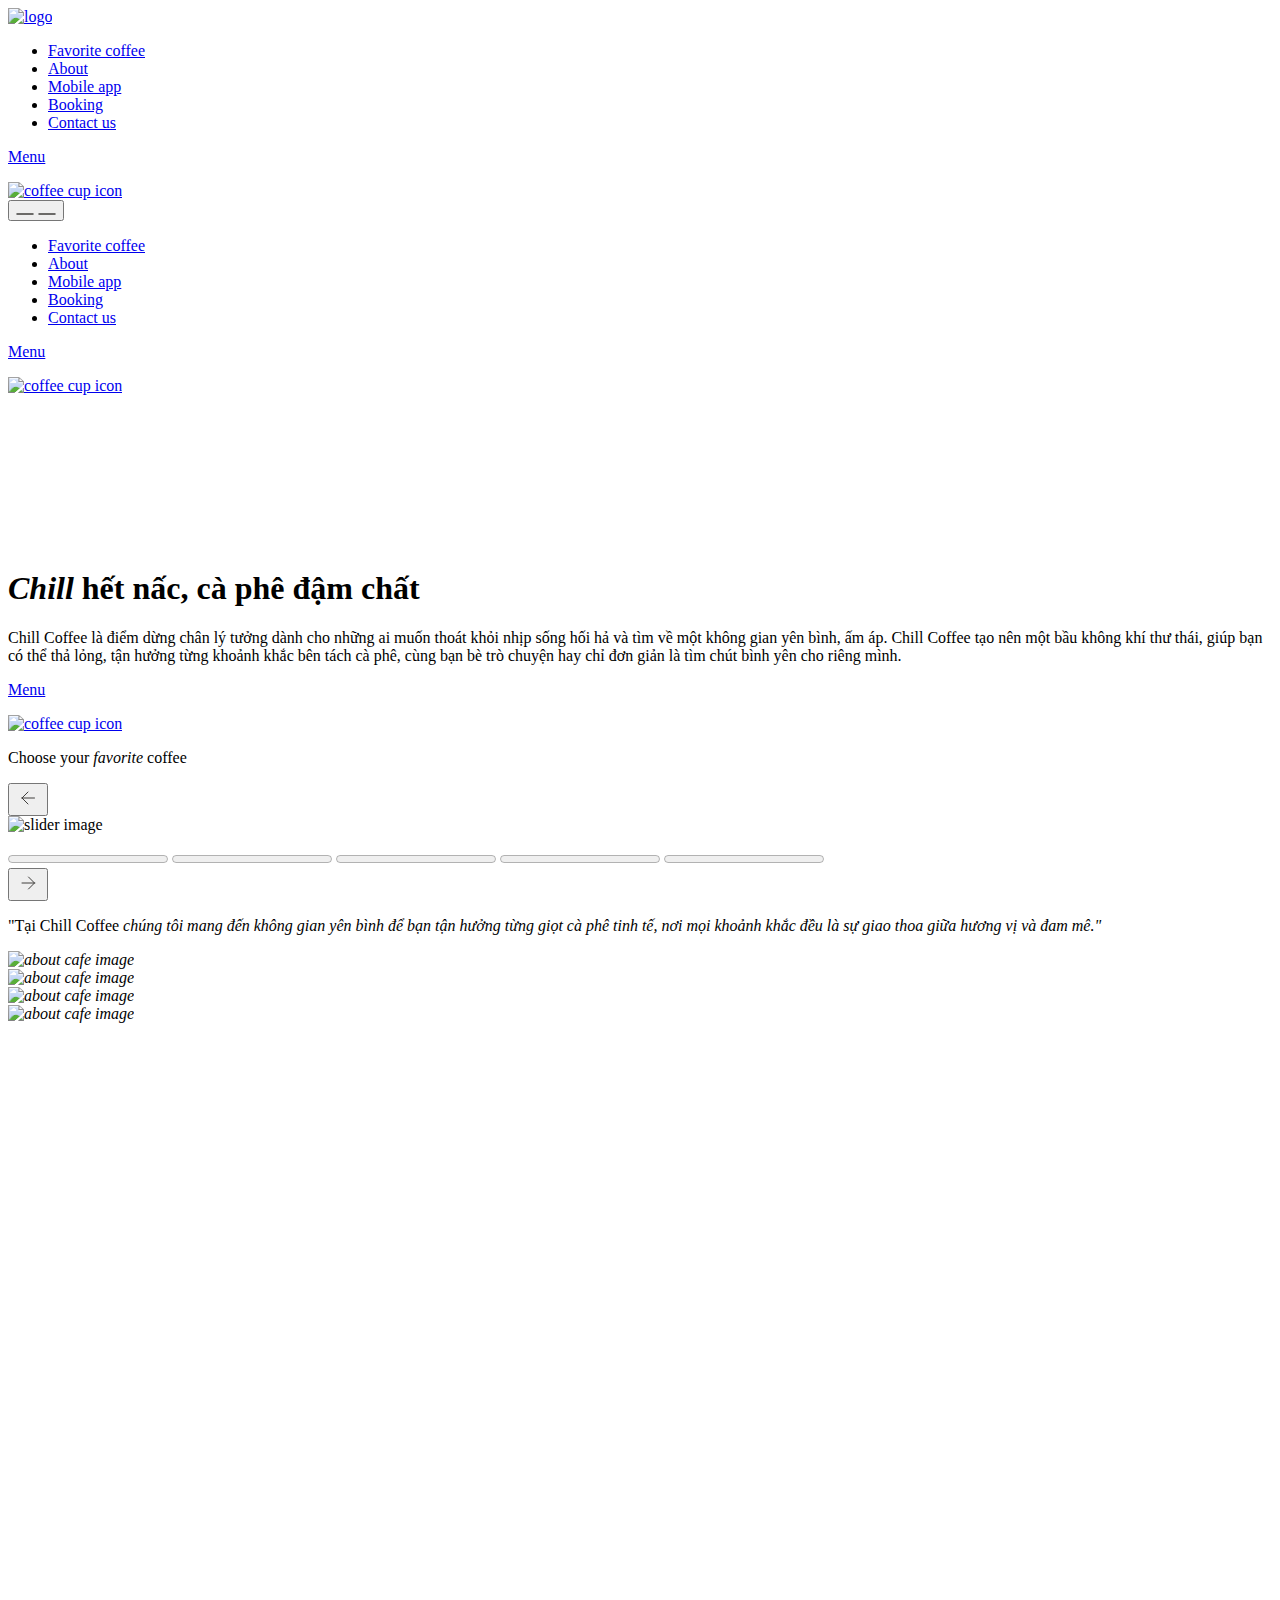
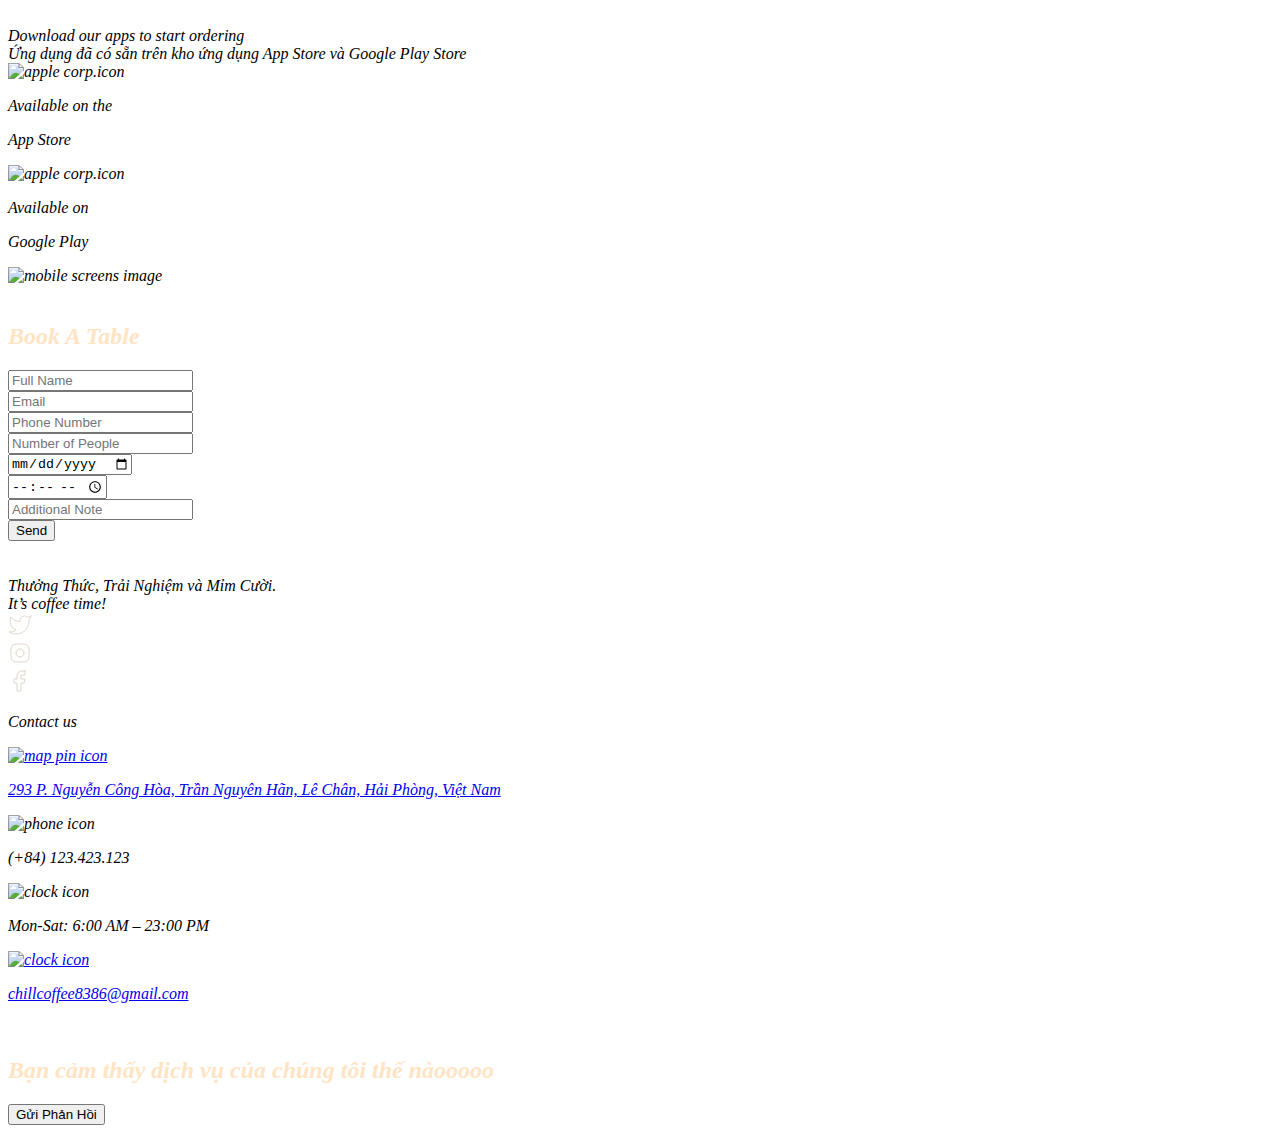
==== index.html @ 613c2b61 "change index" ====
<!DOCTYPE html>
<html lang="en">

<head>
  <meta charset="UTF-8">
  <meta name="viewport" content="width=device-width, initial-scale=1.0">
  <!-- <link rel="icon" type="image/png" sizes="512x512" href="../coffee-house/assets/favicon/android-chrome-512x512.png">
  <link rel="icon" type="image/png" sizes="192x192" href="../coffee-house/assets/favicon/android-chrome-192x192.png">
  <link rel="icon" type="image/png" sizes="32x32" href="../coffee-house/assets/favicon/favicon-32x32.png">
  <link rel="icon" type="image/png" sizes="16x16" href="../coffee-house/assets/favicon/favicon-16x16.png"> -->
  <link rel="icon" href="assets/favicon/logo.ico" type="image/x-icon">
  <link rel="stylesheet" href="style.css">
  <link rel="preconnect" href="https://fonts.googleapis.com">
  <link rel="preconnect" href="https://fonts.gstatic.com" crossorigin>
  <link href="https://fonts.googleapis.com/css2?family=Inter:wght@400;600;700&display=swap" rel="stylesheet">
  <link href="https://fonts.googleapis.com/css2?family=Manrope:wght@400;700&display=swap" rel="stylesheet">
  <!-- <link rel="stylesheet" href="https://maxcdn.bootstrapcdn.com/bootstrap/4.5.2/css/bootstrap.min.css"> -->
  <title>CHILL COFFEE</title>
</head>

<body>
  <div class="wrapper">
    <div class="container">
      <header class="header">
        <div class="header__container">
          <div class="header_logo">
            <a href="index.html"><img src="./assets/logo.png" alt="logo"></a>
          </div>
          <div class="header__navigation-container">
            <nav>
              <ul class="header__navigation">
                <li class="nav_item"><a class="font_item nav_item_link" href="#favorite-section">Favorite coffee</a>
                </li>
                <li class="nav_item"><a class="font_item nav_item_link" href="#about-section">About</a></li>
                <li class="nav_item"><a class="font_item nav_item_link" href="#mobile-app-section">Mobile app</a></li>
                <li class="nav_item"><a class="font_item nav_item_link" href="#booking">Booking</a></li>
                <li class="nav_item"><a class="font_item nav_item_link" href="#contacts-section">Contact us</a></li>
              </ul>
            </nav>
          </div>
          <div class="header__menu-container">
            <a class="header__menu-btn active_btn" href="menuPage.html">
              <p class="font_item menu-btn">Menu</p>
              <img src="./assets/coffee-cup.svg" alt="coffee cup icon" />
            </a>
          </div>
          <button class="header__hamburger">
            <svg class="bar" xmlns="http://www.w3.org/2000/svg" width="18" height="2" viewBox="0 0 18 2" fill="none">
              <path d="M1 1H17" stroke="#403F3D" stroke-width="1.5" stroke-linecap="round" stroke-linejoin="round" />
            </svg>
            <svg xmlns="http://www.w3.org/2000/svg" width="18" height="2" viewBox="0 0 18 2" fill="none">
              <path d="M1 1H17" stroke="#403F3D" stroke-width="1.5" stroke-linecap="round" stroke-linejoin="round" />
            </svg>
          </button>
        </div>
      </header>
      <div class="mobile-header">
        <div class="mobile-header__nav-container">
          <nav>
            <ul class="header__navigation">
              <li class="nav_item"><a class="font_item nav_item_link" href="#favorite-section">Favorite coffee</a>
              </li>
              <li class="nav_item"><a class="font_item nav_item_link" href="#about-section">About</a></li>
              <li class="nav_item"><a class="font_item nav_item_link" href="#mobile-app-section">Mobile app</a></li>
              <li class="nav_item"><a class="font_item nav_item_link" href="#booking">Booking</a></li>
              <li class="nav_item"><a class="font_item nav_item_link" href="#contacts-section">Contact us</a></li>
            </ul>
          </nav>
          <div class="mobile-header__menu-container">
            <a class="header__menu-btn active_btn" href="menuPage.html">
              <p class="font_item menu-btn">Menu</p>
              <img src="./assets/coffee-cup.svg" alt="coffee cup icon" />
            </a>
          </div>
        </div>
      </div>
      <main class="main">
        <section class="main__enjoy-section">
          <div class="enjoy-section__container">
            <div class="enjoy-section__video">
              <video src="./assets/video/video (2160p).mp4" autoplay="true" loop="true" muted="true"></video>
            </div>
            <div class="enjoy-section__content">
              <h1 class="enjoy-section__title">
                <i class="_italic">Chill</i> hết nấc, cà phê đậm chất
              </h1>
              <p class="enjoy-section_subtitle subtitle">
                Chill Coffee là điểm dừng chân lý tưởng dành cho những ai muốn thoát khỏi nhịp sống hối hả và tìm về một không gian yên bình, ấm áp. Chill Coffee tạo nên một bầu không khí thư thái, giúp bạn có thể thả lỏng, tận hưởng từng khoảnh khắc bên tách cà phê, cùng bạn bè trò chuyện hay chỉ đơn giản là tìm chút bình yên cho riêng mình.
              </p>
              <div class="enjoy-section__btn-to-menu button-primary">
                <a href="./menuPage.html">
                  <p class="btn-to-menu__text subtitle">Menu</p>
                  <img class="btn-to-menu__icon" src="./assets/coffee-cup.svg" alt="coffee cup icon">
                </a>
              </div>
            </div>
          </div>
        </section>
        <section class="main__favorite-section" id="favorite-section">
          <div class="favorite-section__container">
            <p class="favorite-section__title title">
              Choose your <i class="_italic">favorite</i> coffee
            </p>
            <div class="favorite-section__slider">
              <div class="slider__button-left-container">
                <button class="button-left slider-button prev-slide">
                  <svg class="arrow" width="24" height="24" viewBox="0 0 24 24" xmlns="http://www.w3.org/2000/svg">
                    <g id="arrow-left">
                      <path class="arrow-left" id="Vector-left" d="M18.5 12H6M6 12L12 6M6 12L12 18" stroke="#403F3D"
                        stroke-linecap="round" stroke-linejoin="round" />
                    </g>
                  </svg>
                </button>
              </div>
              <div class="slider__content">
                <div class="slider__img">
                  <img class="slider_src" src="" alt="slider image">
                </div>
                <div class="slider__info">
                  <p class="slider__title"></p>
                  <p class="slider__subtitle">
                  <p>
                  <p class="slider__description subtitle">
                  </p>
                  <p class="slider__subtitle"></p>
                </div>
                <div class="slider__dashes">
                  <progress class="dash__progress" max="100" min="0" value="0"></progress>
                  <progress class="dash__progress" max="100" min="0" value="0"></progress>
                  <progress class="dash__progress" max="100" min="0" value="0"></progress>
                  <progress class="dash__progress" max="100" min="0" value="0"></progress>
                  <progress class="dash__progress" max="100" min="0" value="0"></progress>
                </div>
              </div>
              <div class="slider__button-right-container">
                <button class="button-right slider-button next-slide">
                  <svg class="arrow" width="24" height="24" viewBox="0 0 24 24" fill="none"
                    xmlns="http://www.w3.org/2000/svg">
                    <g id="arrow-right">
                      <path id="Vector-right" d="M6 12H18.5M18.5 12L12.5 6M18.5 12L12.5 18" stroke="#403F3D"
                        stroke-linecap="round" stroke-linejoin="round" />
                    </g>
                  </svg>
                </button>
              </div>
            </div>
          </div>
        </section>
        <section class="main__about-section" id="about-section">
          <div class="about-section__container">
            <p class="about-section__title title">
              "Tại Chill Coffee <i class="_italic"> chúng tôi mang đến không gian yên bình để bạn tận hưởng từng giọt cà phê tinh tế, nơi mọi khoảnh khắc đều là sự giao thoa giữa hương vị và đam mê."
            </p>
            <div class="about-section__dashboard">
              <div class="dashboard__item"><img class="dashboard__image inactive_img"
                  src="./assets/dashboard/about-1.png" alt="about cafe image"></div>
              <div class="dashboard__item">
                <img class="dashboard__image" src="./assets/dashboard/about-2.png" alt="about cafe image">
              </div>
              <div class="dashboard__item _item"><img class="dashboard__image  _image"
                  src="./assets/dashboard/about-3.png" alt="about cafe image"></div>
              <div class="dashboard__item"><img class="dashboard__image inactive_img"
                  src="./assets/dashboard/about-4.png" alt="about cafe image"></div>
            </div>
          </div>
          <div class="contacts-container">
            <div class="map-container">
              <iframe src="https://www.google.com/maps/embed?pb=!1m18!1m12!1m3!1d3544.1631137328745!2d106.6676533750261!3d20.845682080758188!2m3!1f0!2f0!3f0!3m2!1i1024!2i768!4f13.1!3m3!1m2!1s0x314a7b39014ee935%3A0xec13e66343668f34!2sChill%20coffee!5e1!3m2!1svi!2sus!4v1730482566539!5m2!1svi!2sus" width="100%" height="600" style="border:0;" allowfullscreen="" loading="lazy" referrerpolicy="no-referrer-when-downgrade"></iframe>
            </div>
          </div>
        </section>
        <section class="main__mobile-app-section" id="mobile-app-section">
          <div class="mobile-app-section__container">
            <div class="mobile-app-section__description">
              <div class="mobile-app-section__title title">
                <i class="_italic">Download</i> our apps to start ordering
              </div>
              <div class="mobile-app-section__subtitle subtitle">
                Ứng dụng đã có sẵn trên kho ứng dụng App Store và Google Play Store
              </div>
              <div class="mobile-app-section__app-stores">
                <div class="app-stores__button">
                  <div class="app-stores__button-container">
                    <div class="app-stores__icon"><img src="./assets/apple-dark.svg" alt="apple corp.icon"></div>
                    <div class="app-stores__description">
                      <p class="app-stores__subtitle">Available on the</p>
                      <p class="app-stores__title subtitle">App Store</p>
                    </div>
                  </div>
                </div>
                <div class="app-stores__button">
                  <div class="app-stores__button-container">
                    <div class="app-stores__icon"><img src="./assets/google-play-dark.svg" alt="apple corp.icon"></div>
                    <div class="app-stores__description">
                      <p class="app-stores__subtitle">Available on</p>
                      <p class="app-stores__title subtitle">Google Play</p>
                    </div>
                  </div>
                </div>
              </div>
            </div>
            <div class="mobile-app-section__image">
              <img src="./assets/mobile-screens.png" alt="mobile screens image">
            </div>
          </div>
        </section>
        <section class="contact_section layout_padding" id="booking">
          <div class="contact_bg_box">
            <img src="../assets/coffe.png" alt="">
          </div>
          <div class="container">
            <div class="heading_container heading_center">
            <h2 style="color: bisque;">Book A Table</h2>
            </div> 
            <div class="">
            <div class="row">
              <div class="col-md-7 mx-auto">
              <form action="">
                <div class="contact_form-container">
                <div class="row">
                  <div class="col-sm-6">
                  <input type="text" placeholder="Full Name">
                  </div>
                  <div class="col-sm-6">
                  <input type="text" placeholder="Email">
                  </div>
                </div>
                <div class="row">
                  <div class="col-sm-6">
                  <input type="number" placeholder="Phone Number" />
                  </div>
                  <div class="col-sm-6">
                  <input type="number" placeholder="Number of People" />
                  </div> 
                </div>
                <div class="row">
                  <div class="col-sm-6">
                  <input type="date" placeholder="Select date" />
                  </div>
                  <div class="col-sm-6">
                  <input type="time" placeholder="Select Time" />
                  </div>
                </div>
                <div class="">
                  <input type="text" placeholder="Additional Note" class="message_input" />
                </div>
                <div class="btn_box">
                  <button type="submit">Send</button>
                </div>
                </div>
              </form>
              </div>
            </div>
            </div>
          </div>
          </section>
          <!-- End of contact section -->
      </main>
      <br>
      <br>
      
      
      <footer class="footer">
        <div class="footer__container">
          <div class="footer__description">
            <div class="footer__title">Thưởng Thức, Trải Nghiệm và Mỉm Cười. <br> <i class="_italic">It’s coffee time!</i></div>
            <div class="footer__social-icons">
              <a href="https://x.com/" target="_blank" rel="noopener noreferrer">
                <div class="social-button-icon">
                  <svg width="24" height="24" viewBox="0 0 24 24" fill="none" xmlns="http://www.w3.org/2000/svg">
                    <g id="twitter">
                      <path
                        d="M23 3.01006C23 3.01006 20.9821 4.20217 19.86 4.54006C19.2577 3.84757 18.4573 3.35675 17.567 3.13398C16.6767 2.91122 15.7395 2.96725 14.8821 3.29451C14.0247 3.62177 13.2884 4.20446 12.773 4.96377C12.2575 5.72309 11.9877 6.62239 12 7.54006V8.54006C10.2426 8.58562 8.50127 8.19587 6.93101 7.4055C5.36074 6.61513 4.01032 5.44869 3 4.01006C3 4.01006 -1 13.0101 8 17.0101C5.94053 18.408 3.48716 19.109 1 19.0101C10 24.0101 21 19.0101 21 7.51006C20.9991 7.23151 20.9723 6.95365 20.92 6.68006C21.9406 5.67355 23 3.01006 23 3.01006Z"
                        stroke="#E1D4C9" stroke-linecap="round" stroke-linejoin="round" />
                    </g>
                  </svg>

                </div>
              </a>
              <a>
                <div class="social-button-icon">
                  <svg width="24" height="24" viewBox="0 0 24 24" fill="none" xmlns="http://www.w3.org/2000/svg">
                    <g id="instagram">
                      <path
                        d="M12 16C14.2091 16 16 14.2091 16 12C16 9.79086 14.2091 8 12 8C9.79086 8 8 9.79086 8 12C8 14.2091 9.79086 16 12 16Z"
                        stroke="#E1D4C9" stroke-linecap="round" stroke-linejoin="round" />
                      <path
                        d="M3 16V8C3 5.23858 5.23858 3 8 3H16C18.7614 3 21 5.23858 21 8V16C21 18.7614 18.7614 21 16 21H8C5.23858 21 3 18.7614 3 16Z"
                        stroke="#E1D4C9" />
                      <path d="M17.5 6.51L17.51 6.49889" stroke="#E1D4C9" stroke-linecap="round"
                        stroke-linejoin="round" />
                    </g>
                  </svg>

                </div>
              </a>
              <a>
                <div class="social-button-icon">
                  <svg width="24" height="24" viewBox="0 0 24 24" fill="none" xmlns="http://www.w3.org/2000/svg">
                    <g id="facebook">
                      <path
                        d="M17 2H14C12.6739 2 11.4021 2.52678 10.4645 3.46447C9.52678 4.40215 9 5.67392 9 7V10H6V14H9V22H13V14H16L17 10H13V7C13 6.73478 13.1054 6.48043 13.2929 6.29289C13.4804 6.10536 13.7348 6 14 6H17V2Z"
                        stroke="#E1D4C9" stroke-linecap="round" stroke-linejoin="round" />
                    </g>
                  </svg>

                </div>
              </a>
            </div>
          </div>

          <div class="footer__contacts">
            <p class="contacts__title" id="contacts-section">Contact us</p>

            <div>
              <div>
                <a class="contacts__item" target="_blank" href="https://maps.app.goo.gl/YHs5gGwgXxWdr6Jq6">
                  <img class="contacts__icon" src="./assets/contacts/pin-alt.svg" alt="map pin icon">
                  <p class="contacts__text subtitle">293 P. Nguyễn Công Hòa, Trần Nguyên Hãn, Lê Chân, Hải Phòng, Việt Nam</p>
                </a>
              </div>
              <div>
                <div class="contacts__item">
                  <img class="contacts__icon" src="./assets/contacts/phone.svg" alt="phone icon">
                  <p class="contacts__text subtitle">(+84) 123.423.123</p>
                </div>
              </div>
              <div class="contacts__item">
                <img class="contacts__icon" src="./assets/contacts/clock.svg" alt="clock icon">
                <p class="contacts__text subtitle">Mon-Sat: 6:00 AM – 23:00 PM</p>
              </div>
              <a class="contacts__item" target="_blank" href="https://mail.google.com/mail/u/0/#inbox?compose=GTvVlcSDZBKztLVvVVVNFdqNsqBscdCvKNjjpgLKrQtsXdlDQksNBmZBtWCkJHkFswBwpmrXvbWhV">
                <img class="contacts__icon" src="./assets/contacts/email.svg" alt="clock icon">
                <p class="contacts__text subtitle">chillcoffee8386@gmail.com</p>
              </a>
            </div>
          </div>
        </div>
      </footer>
      <br>
      <section class="feedback_section layout_padding">
        
        <div class="container">
          <div class="heading_container heading_center">
            <h2 style="color: bisque;">Bạn cảm thấy dịch vụ của chúng tôi thế nàooooo</h2>
          </div>
          <button id="toggleFeedbackBtn">Gửi Phản Hồi</button>
          <div class="feedback_form-container" id="feedbackForm" style="display: none;">
            <iframe src="https://docs.google.com/forms/d/e/1FAIpQLSfRQp_k4aeflFugFZ3UGj94N_3OaFUkzf45xxo7nNkFBiBbdg/viewform?embedded=true" width="100%" height="865" frameborder="0" marginheight="0" marginwidth="0">Đang tải…</iframe>
          </div>
        </div>
      </section>
    </div>
  </div>
  <script src="index.js"></script>
  <script type="module" src="menu.js"></script>
</body>


</html>
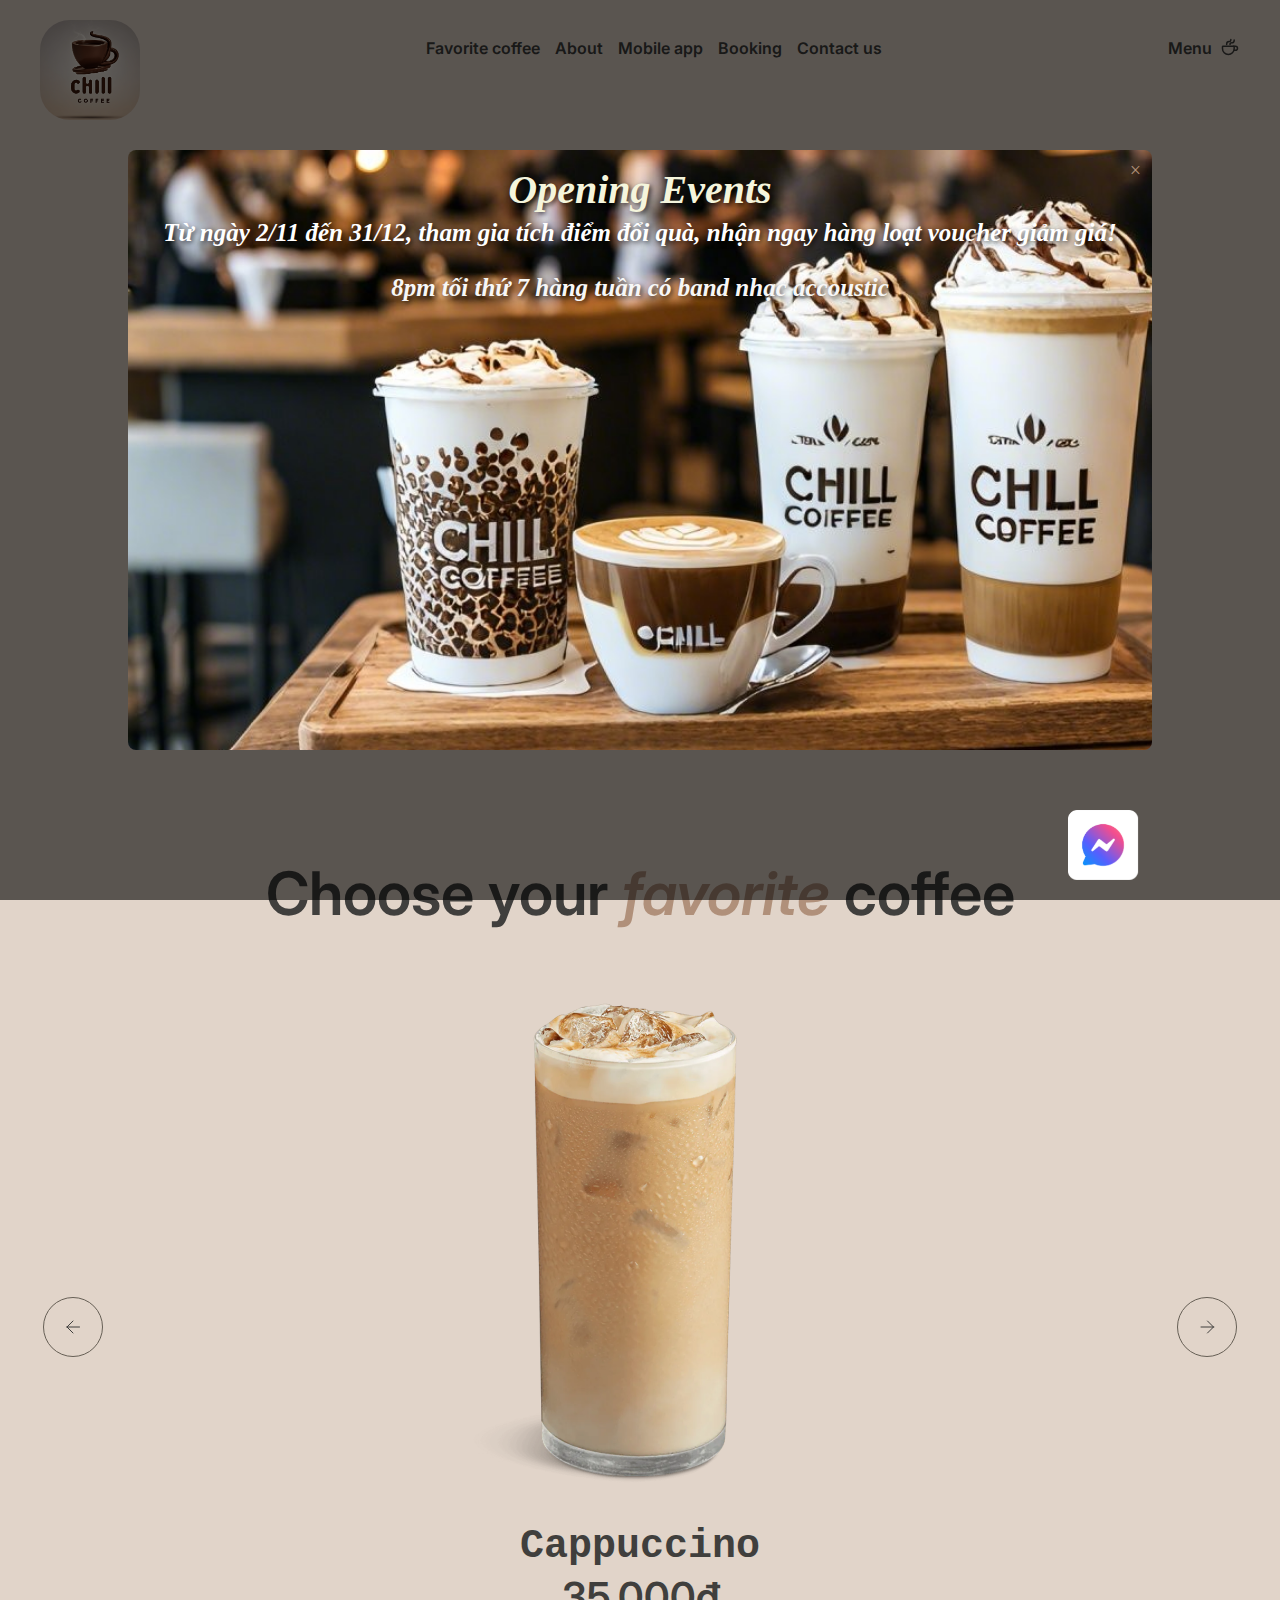
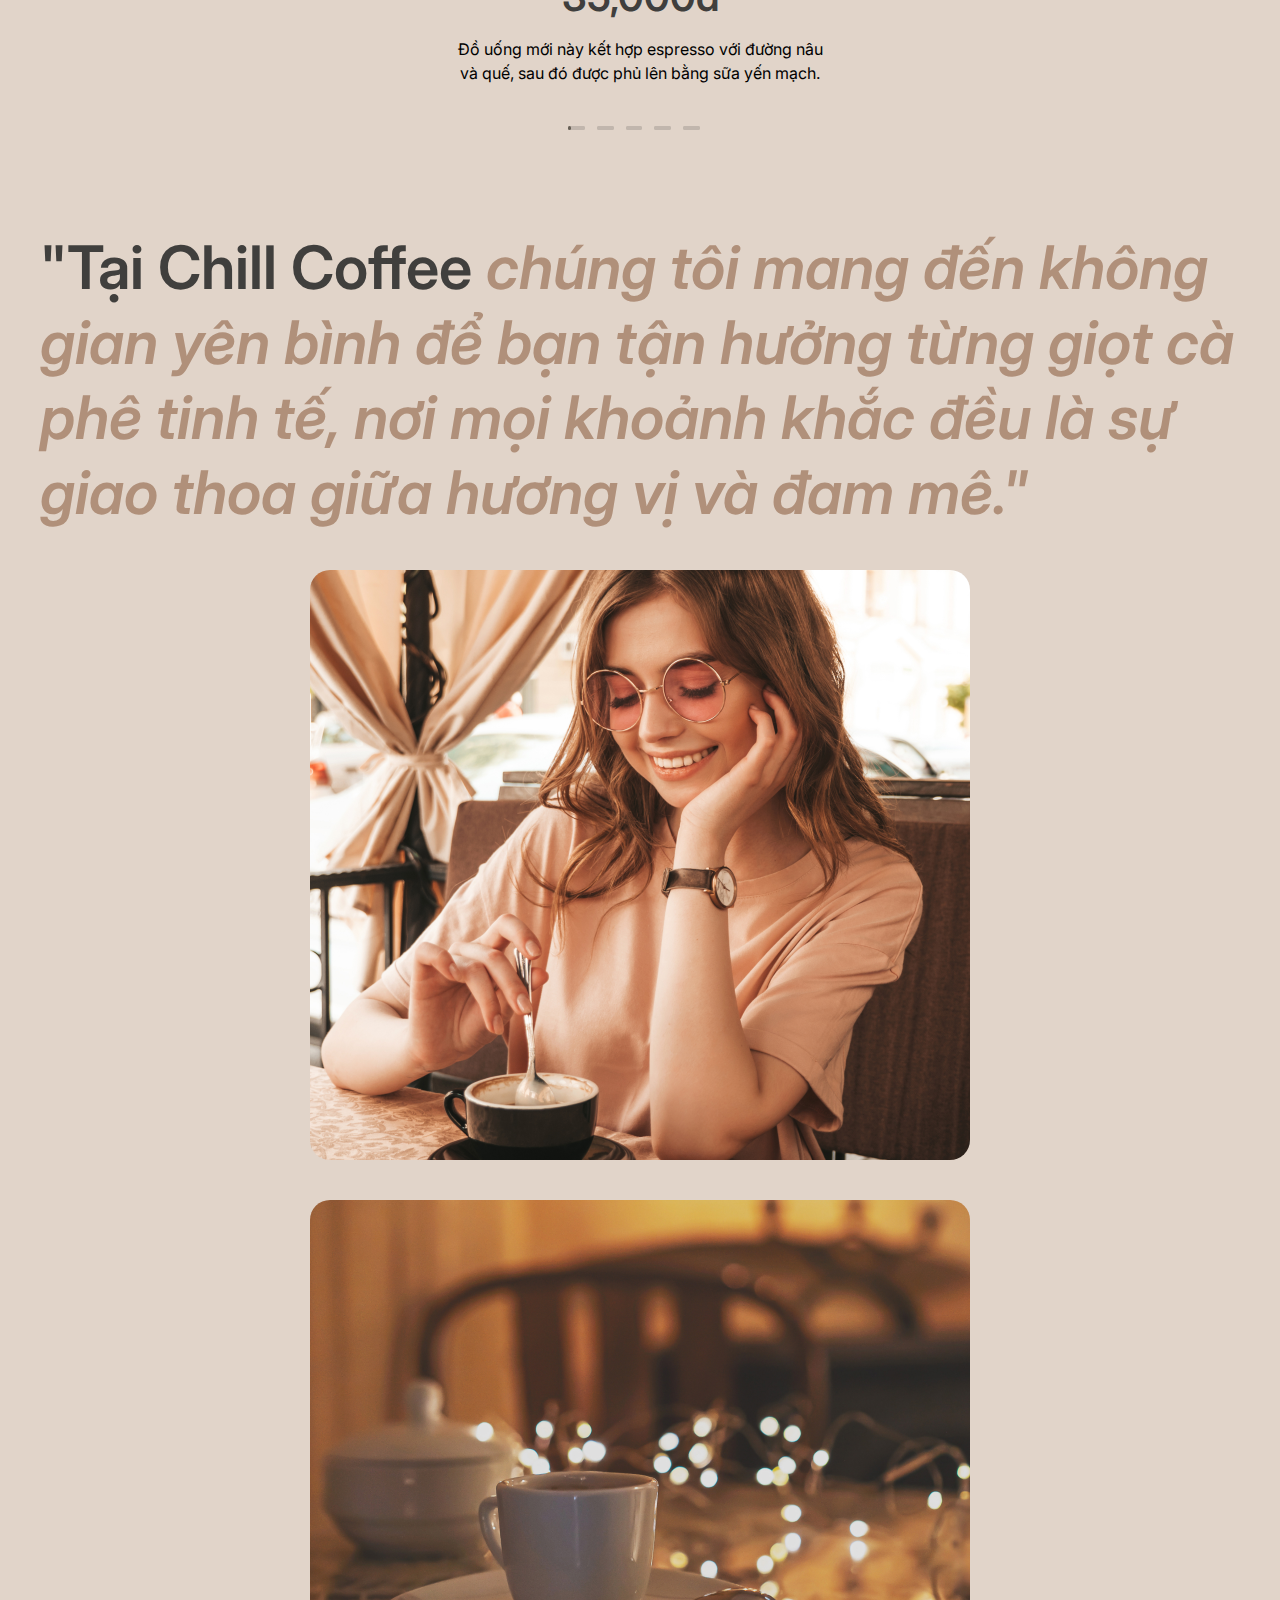
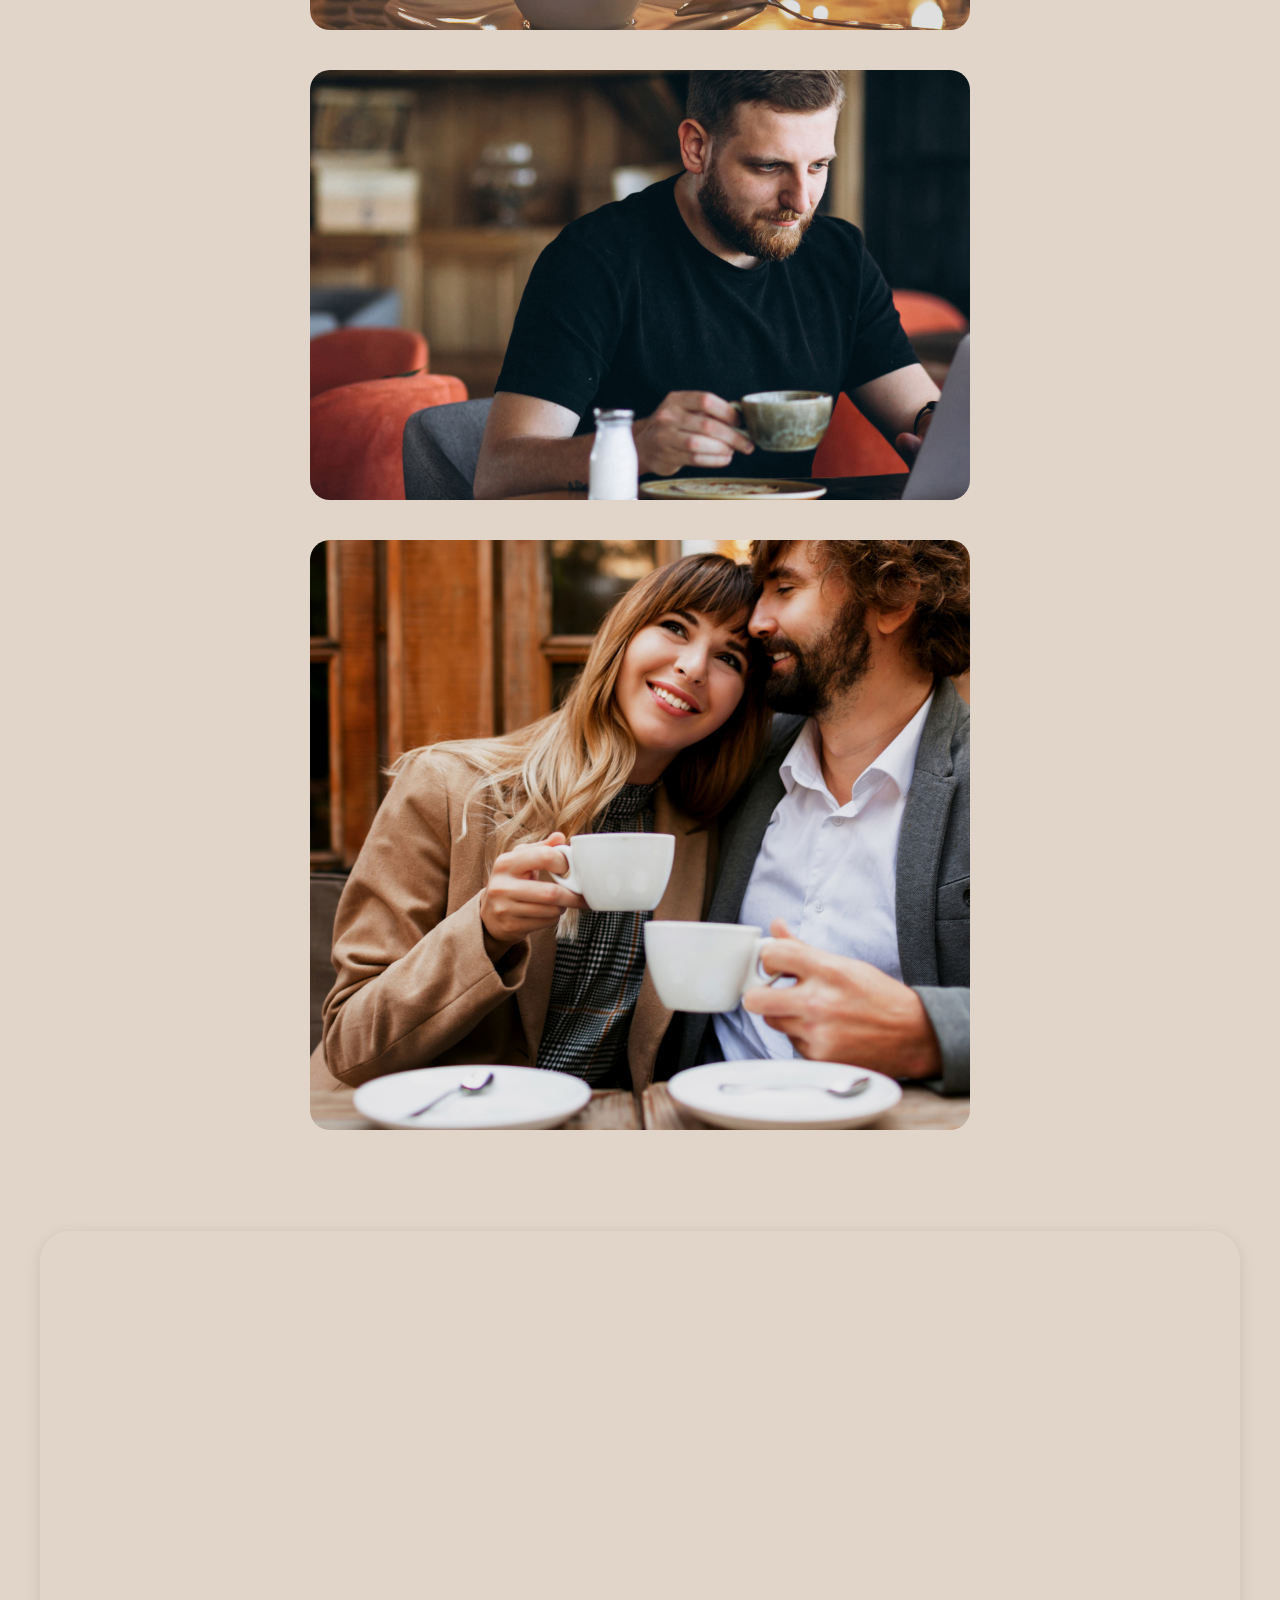
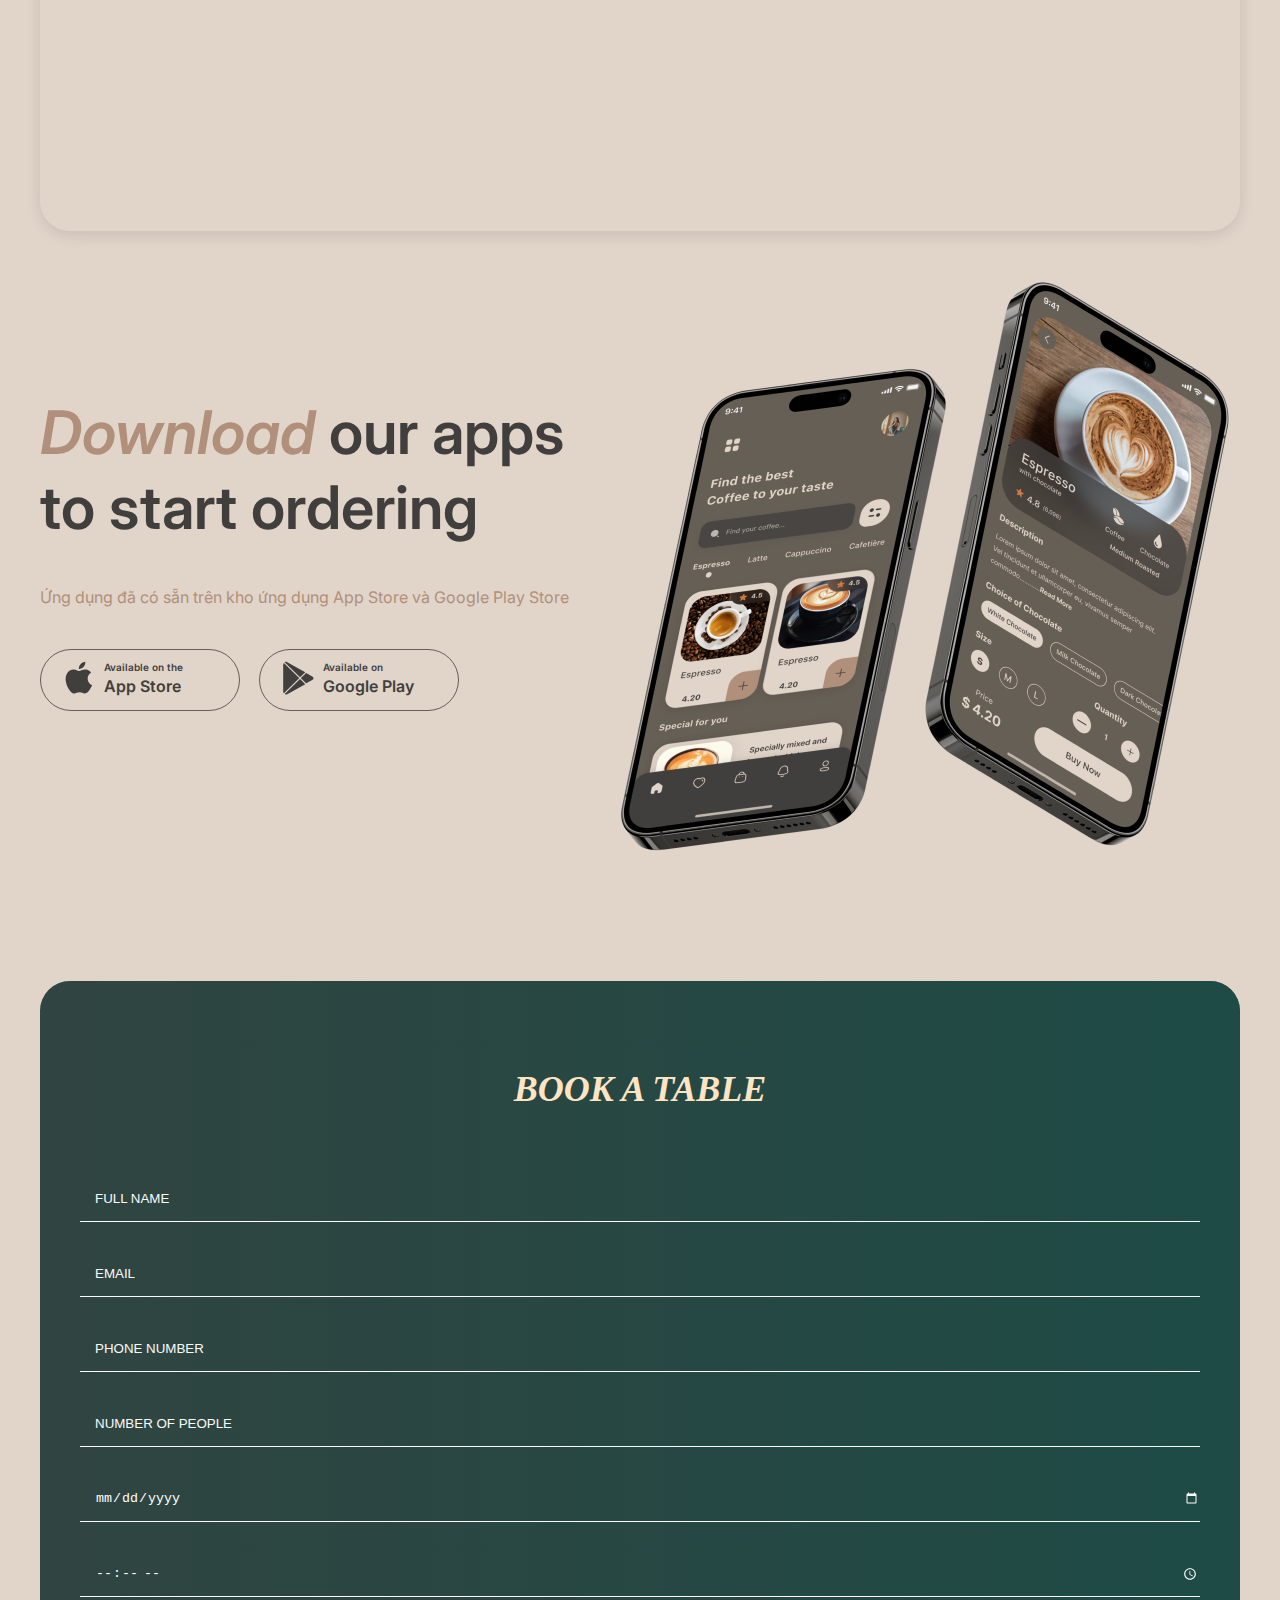
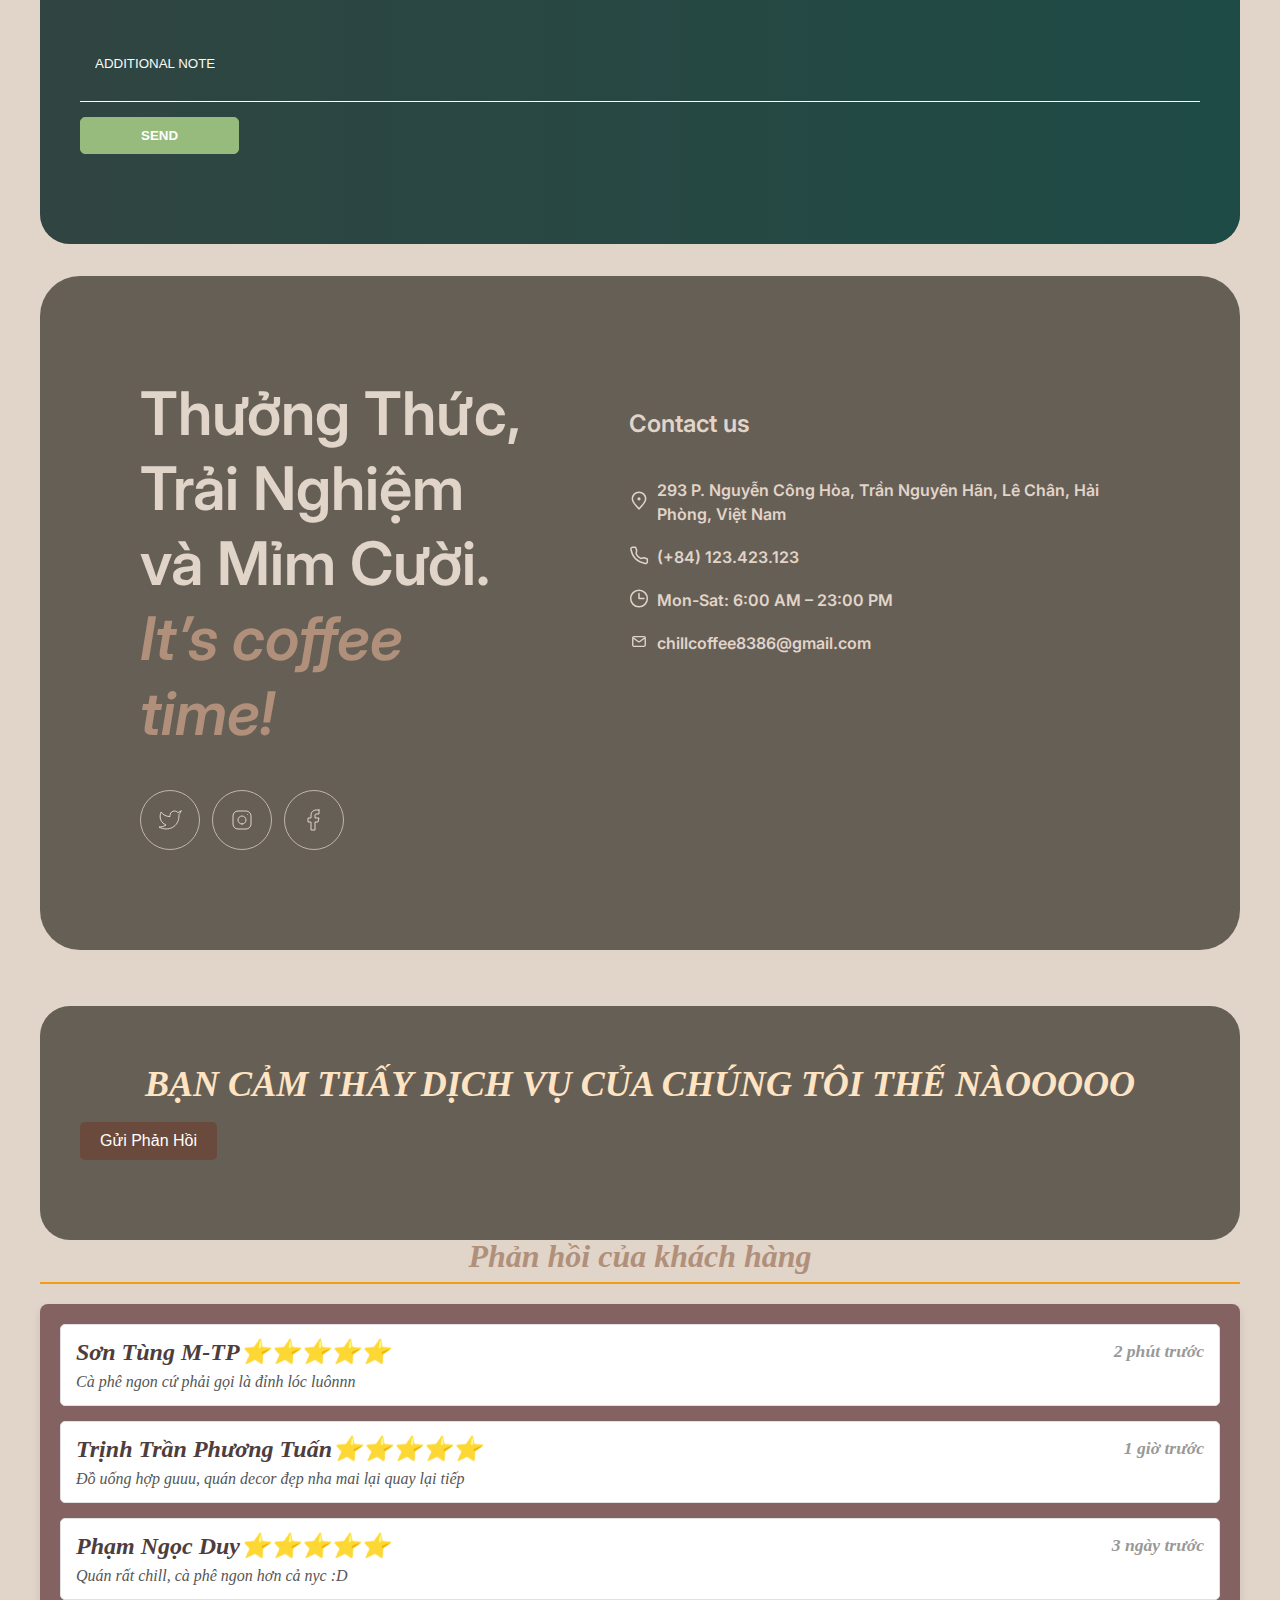
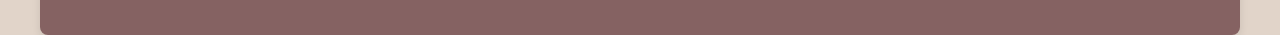
==== commit 904736e9: "commit banner" ====
--- a/index.html
+++ b/index.html
@@ -265,7 +265,7 @@
           <div class="footer__description">
             <div class="footer__title">Thưởng Thức, Trải Nghiệm và Mỉm Cười. <br> <i class="_italic">It’s coffee time!</i></div>
             <div class="footer__social-icons">
-              <a href="https://x.com/" target="_blank" rel="noopener noreferrer">
+              <a href="https://x.com/ChillCoffee8386" target="_blank" rel="noopener noreferrer">
                 <div class="social-button-icon">
                   <svg width="24" height="24" viewBox="0 0 24 24" fill="none" xmlns="http://www.w3.org/2000/svg">
                     <g id="twitter">
@@ -277,7 +277,7 @@
 
                 </div>
               </a>
-              <a>
+              <a href="https://www.instagram.com/chill_coffeeee/" target="_blank">
                 <div class="social-button-icon">
                   <svg width="24" height="24" viewBox="0 0 24 24" fill="none" xmlns="http://www.w3.org/2000/svg">
                     <g id="instagram">
@@ -350,8 +350,52 @@
           </div>
         </div>
       </section>
+      <section id="feedback-section">
+        <h2 class="feedback-title">Phản hồi của khách hàng</h2>
+        <div id="customer-feedback-container" class="customer-feedback">
+          <div class="feedback-entry">
+              <div class="feedback-header">
+                  <h3 class="feedback-name">Sơn Tùng M-TP</h3>
+                  <span class="feedback-rating">⭐⭐⭐⭐⭐</span>
+                  <small class="feedback-timestamp">2 phút trước</small>
+              </div>
+              <p class="feedback-comment">Cà phê ngon cứ phải gọi là đỉnh lóc luônnn</p>
+          </div>
+          <div class="feedback-entry">
+              <div class="feedback-header">
+                  <h3 class="feedback-name">Trịnh Trần Phương Tuấn</h3>
+                  <span class="feedback-rating">⭐⭐⭐⭐⭐</span>
+                  <small class="feedback-timestamp">1 giờ trước</small>
+              </div>
+              <p class="feedback-comment">Đồ uống hợp guuu, quán decor đẹp nha mai lại quay lại tiếp</p>
+          </div>
+          <div class="feedback-entry">
+              <div class="feedback-header">
+                  <h3 class="feedback-name">Phạm Ngọc Duy</h3>
+                  <span class="feedback-rating">⭐⭐⭐⭐⭐</span>
+                  <small class="feedback-timestamp">3 ngày trước</small>
+              </div>
+              <p class="feedback-comment">Quán rất chill, cà phê ngon hơn cả nyc :D</p>
+          </div>
+      </div>
+      
+    </section>    
     </div>
   </div>
+  <div id="popup-banner">
+    <div id="popup-content">
+        <span id="close-popup">&times;</span>
+        <h2 style="color: beige; font-size: 40px; font-weight: bold; text-shadow: 2px 2px 5px rgba(0, 0, 0, 0.7);">Opening Events</h2>
+        <p style="margin-top: 10px;color: rgb(255, 255, 255); font-size: 25px; font-weight: bold; text-shadow: 2px 2px 5px rgba(0, 0, 0, 0.7);">Từ ngày 2/11 đến 31/12, tham gia tích điểm đổi quà, nhận ngay hàng loạt voucher giảm giá!</p>
+        <p style="margin-top: 30px;color: rgb(247, 247, 247); font-size: 25px; font-weight: bold; text-shadow: 2px 2px 5px rgba(0, 0, 0, 0.7);">8pm tối thứ 7 hàng tuần có band nhạc accoustic</p>
+    </div>
+</div>
+<div id="messenger-icon" class="messenger-logo" title="Facebook Messenger">
+  <a href="https://www.facebook.com/messages/t/100013674046806" target="_blank">
+      <img src="./assets/mess.webp" alt="Messenger">
+  </a>
+  <span class="logo-name" style="color: bisque; font-size: 25px;">Chill Coffee</span>
+</div>
   <script src="index.js"></script>
   <script type="module" src="menu.js"></script>
 </body>
--- a/style.css
+++ b/style.css
@@ -0,0 +1,1695 @@
+*,
+*::before,
+*::after {
+    padding: 0;
+    margin: 0;
+    border: 0;
+    box-sizing: border-box;
+}
+
+a {
+    text-decoration: none;
+    color: inherit;
+}
+
+ul,
+ol,
+li {
+    list-style: none;
+}
+
+img {
+    vertical-align: top;
+}
+
+h1,
+h2,
+h3,
+h4,
+h5,
+h6 {
+    font-weight: inherit;
+    font-size: inherit;
+}
+
+html,
+body {
+    height: 100%;
+    line-height: 1;
+    font-style: 16px;
+    color: #000;
+    background-color: #e1d4c9;
+}
+
+html {
+    scroll-behavior: smooth;
+}
+
+.wrapper {
+    min-height: 100%;
+    overflow: hidden;
+}
+
+.container {
+    max-width: 1440px;
+    margin: 0px auto;
+    padding: 0 40px;
+}
+
+.title {
+    color: #403f3d;
+    font-family: 'Inter';
+    font-size: 60px;
+    font-style: normal;
+    font-weight: 600;
+    line-height: 125%;
+}
+
+.subtitle {
+    font-family: 'Inter';
+    font-size: 16px;
+    font-style: normal;
+    line-height: 150%;
+}
+
+._italic {
+    color: #b0907a;
+}
+
+.button-primary {
+    display: flex;
+    position: relative;
+    width: 200px;
+    height: 64px;
+    padding: 20px 78px;
+    background-color: #e1d4c9;
+    color: #403f3d;
+    border-radius: 100px;
+    font-weight: 600;
+    font-size: 16px;
+    cursor: pointer;
+}
+
+.button-secondary {
+    border-radius: 100px;
+    border: 1px solid #665f55;
+}
+
+.slider-button {
+    width: 60px;
+    height: 60px;
+    display: flex;
+    align-items: center;
+    justify-content: center;
+    border-radius: 100px;
+    border: 1px solid #665f55;
+    background-color: transparent;
+    cursor: pointer;
+}
+
+.slider-button:hover {
+    background-color: #665f55;
+}
+
+.slider__button-right-container
+    .button-right.slider-button.next-slide:hover
+    .arrow
+    #Vector-right {
+    stroke: #e1d4c9;
+}
+.slider__button-left-container
+    .button-left.slider-button.prev-slide:hover
+    .arrow
+    #Vector-left {
+    stroke: #e1d4c9;
+}
+
+.arrow #Vector-left,
+.arrow #Vector-right {
+    transition: stroke 0.3s;
+}
+
+.slider__button-left-container {
+    padding: 0 0 49px 3px;
+}
+
+.slider__button-right-container {
+    padding: 0 3px 49px 0;
+}
+
+.arrow {
+    width: 24px;
+    height: 24px;
+}
+
+.arrow #Vector {
+    stroke: #403f3d;
+    stroke-width: 2px;
+}
+
+.arrow:hover #Vector {
+    stroke: #e1d4c9;
+}
+
+.header_logo img{
+    border-radius: 30%;
+    width: 100px;
+    height: auto;
+}
+/*---------*/
+
+.dash__progress {
+    height: 4px;
+    margin: 0 12px 0 0;
+}
+
+progress {
+    border-radius: 100px;
+    background-color: #C1B6AD;
+    -webkit-appearance: none;
+    accent-color: #665F55;
+}
+
+progress::-webkit-progress-bar {
+    border-radius: 100px;
+    background-color: #C1B6AD;
+}
+
+progress::-webkit-progress-value {
+    border-radius: 100px;
+    background-color: #665F55;
+}
+
+progress::-moz-progress-bar {
+    border-radius: 100px;
+    background-color: #C1B6AD;
+}
+
+
+/* --------------------------HEADER------------------------ */
+
+.header {
+}
+
+.header__container {
+    display: flex;
+    flex-direction: row;
+    justify-content: space-between;
+    margin-top: 1.25em;
+}
+
+.header__navigation {
+    display: flex;
+    flex-direction: row;
+    justify-content: space-between;
+    width: 456px;
+    margin-top: 1em;
+}
+
+.nav_item {
+    position: relative;
+}
+
+.nav_item_link::before {
+    content: '';
+    position: absolute;
+    bottom: 0;
+    left: 50%;
+    transform: translateX(-50%);
+    width: 0;
+    height: 2px;
+    background-color: #403f3d;
+    transition: width 0.5s ease-in-out;
+}
+
+.nav_item_link:hover::before {
+    width: 100%;
+}
+
+.font_item {
+    color: #403f3d;
+    font-family: 'Inter';
+    font-size: 16px;
+    font-style: normal;
+    font-weight: 600;
+    line-height: 150%;
+}
+
+.header__menu-container {
+    display: flex;
+    flex-direction: row;
+    align-items: flex-start;
+    padding: 16px 0 0 0;
+}
+
+.header__menu-btn {
+    position: relative;
+    display: flex;
+    flex-direction: row;
+    align-items: center;
+    padding: 0 0 2px 0;
+}
+
+.header__menu-btn img {
+    padding: 0 0 3px 0;
+}
+
+.menu-btn {
+    margin-right: 0.5em;
+}
+
+._inactive {
+    cursor: default;
+    border-bottom: 2px solid #403f3d;
+}
+
+.active_btn::before {
+    content: '';
+    position: absolute;
+    bottom: 0;
+    left: 50%;
+    transform: translateX(-50%);
+    width: 0;
+    height: 2px;
+    background-color: #403f3d;
+    transition: width 0.5s ease-in-out;
+}
+
+.active_btn:hover::before {
+    width: 100%;
+}
+
+.header__hamburger {
+    display: none;
+}
+
+.mobile-header {
+    display: none;
+}
+
+/* -----------------------------MAIN------------------------------- */
+
+.main {
+    margin-top: 1.25em;
+}
+
+/*----------------------------ENJOY---------------------------------*/
+
+.main__enjoy-section {
+    position: relative;
+    width: 100%;
+    margin-bottom: 6.25em;
+}
+
+.enjoy-section__container {
+    position: relative;
+    z-index: 1;
+    padding: 6.25em;
+}
+
+.enjoy-section__video {
+    position: absolute;
+    width: 100%;
+    height: 100%;
+    top: 0;
+    left: 0;
+    z-index: -3;
+}
+
+.enjoy-section__video video {
+    width: 100%;
+    height: 100%;
+    object-fit: cover;
+    border-radius: 40px;
+}
+
+.enjoy-section__content {
+    width: 530px;
+}
+
+.enjoy-section__title {
+    color: #e1d4c9;
+    font-family: 'Inter';
+    font-size: 72px;
+    font-style: normal;
+    font-weight: 600;
+    line-height: 105%;
+    margin-bottom: 41px;
+}
+
+.enjoy-section_subtitle {
+    color: #e1d4c9;
+    margin-bottom: 40px;
+    font-weight: 400;
+}
+
+.enjoy-section__btn-to-menu .btn-to-menu__text {
+    position: absolute;
+    transition: 0.5s;
+}
+
+.enjoy-section__btn-to-menu:hover .btn-to-menu__text {
+    transform: translateX(-15px);
+}
+
+.enjoy-section__btn-to-menu .btn-to-menu__icon {
+    position: absolute;
+    top: 20px;
+    left: 112px;
+    width: 20px;
+    height: 20px;
+    opacity: 0;
+    transition: opacity 0.5s;
+}
+
+.enjoy-section__btn-to-menu:hover .btn-to-menu__icon {
+    opacity: 1;
+}
+
+/*--------------------------FAVORITE----------------------------------*/
+
+.favorite-section__container {
+    margin-bottom: 6.25em;
+}
+
+.favorite-section__title {
+    margin-bottom: 0.7em;
+    text-align: center;
+}
+
+.favorite-section__slider {
+    display: flex;
+    align-items: center;
+    justify-content: space-between;
+}
+
+.slider__content {
+    display: flex;
+    flex-direction: column;
+    align-items: center;
+}
+.slider__img {
+    display: flex;
+    justify-content: center;
+    align-items: center;
+    margin-bottom: 19px;
+}
+.slider__info {
+    width: 51%;
+}
+.slider__title{
+    text-align: center;
+    font-size: 40px;
+    font-family: 'Courier New', Courier, monospace;
+    font-weight: 600;
+    line-height: 125%;
+    color: #403f3d;
+}
+.contacts__item img{
+    width: 20px;
+    height: auto;
+}
+.slider__subtitle {
+    margin-bottom: 15px;
+
+    color: #403f3d;
+    text-align: center;
+    font-family: 'Inter';
+    font-size: 40px;
+    font-style: normal;
+    font-weight: 600;
+    line-height: 125%;
+}
+
+.slider__description {
+    margin-bottom: 17px;
+    text-align: center;
+}
+
+.slider__dashes {
+    width: 144px;
+    display: flex;
+    justify-content: space-between;
+    margin-top: 24px;
+}
+
+/*--------------------------ABOUT----------------------------------*/
+
+.main__about-section {
+}
+
+.about-section__container {
+    margin-bottom: 3.8em;
+}
+
+.about-section__title {
+    color: #403f3d;
+    font-feature-settings: 'clig' off, 'liga' off;
+    margin-bottom: 0.66em;
+}
+
+.about-section__dashboard {
+    display: flex;
+    flex-wrap: wrap;
+    flex-direction: column;
+    align-content: space-between;
+    height: 1100px;
+}
+
+.dashboard__item {
+    margin-bottom: 40px;
+}
+
+._item {
+    width: 660px;
+    height: 430px;
+    overflow: hidden;
+}
+
+._image {
+    width: 100%;
+    height: 100%;
+    object-fit: cover;
+}
+
+.dashboard__image {
+    border-radius: 20px;
+    transition: transform 0.3s ease;
+}
+
+.dashboard__image:hover {
+    transform: scale(0.9);
+}
+
+/*----------------------MOBILE-APP------------------------*/
+
+.main__mobile-app-section {
+}
+
+.mobile-app-section__container {
+    display: flex;
+    flex-direction: row;
+    justify-content: space-between;
+    align-items: flex-start;
+    margin-bottom: 6.25em;
+}
+
+.mobile-app-section__subtitle {
+    margin-bottom: 2.5em;
+}
+
+.mobile-app-section__description {
+    margin-top: 144px;
+    width: 45%;
+}
+
+.mobile-app-section__title {
+    margin-bottom: 0.68em;
+}
+
+.mobile-app-section__app-stores {
+    display: flex;
+}
+
+.app-stores__button {
+    width: 12.5em;
+    margin-right: 1.2em;
+    background-color: transparent;
+    padding: 10px 20px 12px;
+    border-radius: 100px;
+    border: 1px solid #665f55;
+}
+
+.app-stores__button:hover {
+    background-color: #665f55;
+}
+
+.app-stores__button-container {
+    display: flex;
+}
+
+.app-stores__icon {
+    margin-right: 0.45em;
+}
+
+.app-stores__title {
+    color: #403f3d;
+    text-align: start;
+    font-weight: 600;
+}
+
+.app-stores__subtitle {
+    color: #403f3d;
+    text-align: start;
+    font-feature-settings: 'clig' off, 'liga' off;
+    font-family: 'Inter';
+    font-size: 10px;
+    font-style: normal;
+    font-weight: 600;
+    line-height: 140%;
+}
+
+.app-stores__button:hover .app-stores__subtitle {
+    color: #e1d4c9;
+}
+
+.app-stores__button:hover .app-stores__title {
+    color: #e1d4c9;
+}
+
+.app-stores__description {
+    width: 112px;
+}
+
+/* contact section */
+.contact_section {
+    position: relative;
+    color: #ffffff;
+  }
+  
+  .contact_section .row {
+    -webkit-box-align: center;
+        -ms-flex-align: center;
+            align-items: center;
+  }
+  
+  .contact_section .contact_form-container {
+    margin-top: 35px;
+  }
+  
+  .contact_section .contact_form-container input {
+    border: none;
+    outline: none;
+    color: #fefefe;
+    height: 45px;
+    width: 100%;
+    margin: 15px 0;
+    padding-left: 15px;
+    background-color: transparent;
+    border-bottom: 1px solid #fff;
+  }
+  
+  .contact_section .contact_form-container input::-webkit-input-placeholder {
+    color: #fafafa;
+    text-transform: uppercase;
+  }
+  
+  .contact_section .contact_form-container input:-ms-input-placeholder {
+    color: #fafafa;
+    text-transform: uppercase;
+  }
+  
+  .contact_section .contact_form-container input::-ms-input-placeholder {
+    color: #fafafa;
+    text-transform: uppercase;
+  }
+  
+  .contact_section .contact_form-container input::placeholder {
+    color: #fafafa;
+    text-transform: uppercase;
+  }
+  
+  .contact_section .contact_form-container input.message_input {
+    height: 75px;
+  }
+  
+  .contact_section .contact_form-container input:focus {
+    border-bottom: 1px solid #96bb7c;
+  }
+  
+  .contact_section .contact_form-container input[type="date"]::-webkit-calendar-picker-indicator,
+  .contact_section .contact_form-container input[type="time"]::-webkit-calendar-picker-indicator {
+    color: #fff;
+    -webkit-filter: invert(1);
+            filter: invert(1);
+  }
+  
+  .contact_section .contact_form-container .btn-box {
+    display: -webkit-box;
+    display: -ms-flexbox;
+    display: flex;
+    -webkit-box-pack: center;
+        -ms-flex-pack: center;
+            justify-content: center;
+    margin-top: 25px;
+  }
+  
+  .contact_section .contact_form-container button {
+    display: inline-block;
+    padding: 10px 60px;
+    background-color: #96bb7c;
+    color: #ffffff;
+    border-radius: 5px;
+    border: 1px solid #96bb7c;
+    -webkit-transition: all .2s;
+    transition: all .2s;
+    text-transform: uppercase;
+    font-weight: bold;
+  }
+  
+  .contact_section .contact_form-container button:hover {
+    background-color: transparent;
+    color: #96bb7c;
+  }
+  
+  .contact_bg_box {
+    position: absolute;
+    border-radius: 30px;
+    top: 0;
+    left: 0;
+    width: 100%;
+    height: 100%;
+    overflow: hidden;
+    z-index: -1;
+    display: -webkit-box;
+    display: -ms-flexbox;
+    display: flex;
+    -webkit-box-pack: center;
+        -ms-flex-pack: center;
+            justify-content: center;
+    -webkit-box-align: center;
+        -ms-flex-align: center;
+            align-items: center;
+  }
+  
+  .contact_bg_box img {
+    width: 100%;
+    height: 100%;
+    -o-object-fit: cover;
+       object-fit: cover;
+    -o-object-position: top right;
+       object-position: top right;
+  }
+  
+  .contact_bg_box::before {
+    content: "";
+    position: absolute;
+    top: 0;
+    left: 0;
+    width: 100%;
+    height: 100%;
+    background: -webkit-gradient(linear, left top, right top, from(rgba(24, 77, 71, 0.4)), to(rgba(24, 77, 71, 0.85)));
+    background: linear-gradient(to right, rgba(24, 77, 71, 0.4), rgba(24, 77, 71, 0.85));
+  }
+  
+  
+  /* end contact section */
+  .client_section {
+    text-align: center;
+  }
+  
+  .client_section #carouselExampleControls {
+    padding: 0 10%;
+  }
+  
+  .client_section .box {
+    display: -webkit-box;
+    display: -ms-flexbox;
+    display: flex;
+    -webkit-box-orient: vertical;
+    -webkit-box-direction: normal;
+        -ms-flex-direction: column;
+            flex-direction: column;
+    -webkit-box-align: center;
+        -ms-flex-align: center;
+            align-items: center;
+    margin-top: 45px;
+  }
+  
+  .client_section .box .img-box {
+    width: 145px;
+  }
+  
+  .client_section .box .img-box img {
+    width: 100%;
+    border-radius: 100%;
+  }
+  
+  .client_section .box .detail-box {
+    display: -webkit-box;
+    display: -ms-flexbox;
+    display: flex;
+    -webkit-box-orient: vertical;
+    -webkit-box-direction: normal;
+        -ms-flex-direction: column;
+            flex-direction: column;
+    -webkit-box-align: center;
+        -ms-flex-align: center;
+            align-items: center;
+    margin-top: 20px;
+  }
+  
+  .client_section .box .detail-box h4 {
+    font-weight: bold;
+    font-size: 18px;
+    padding: 0 10px;
+    border-bottom: 1px solid #ffffff;
+  }
+  
+  .client_section .box .detail-box p {
+    margin-top: 10px;
+  }
+  
+  .client_section .carousel_btn-box {
+    display: -webkit-box;
+    display: -ms-flexbox;
+    display: flex;
+    -webkit-box-pack: center;
+        -ms-flex-pack: center;
+            justify-content: center;
+  }
+  
+  .client_section .carousel-control-prev,
+  .client_section .carousel-control-next {
+    position: absolute;
+    top: 50%;
+    width: 45px;
+    height: 45px;
+    border: none;
+    opacity: 1;
+    background-color: #96bb7c;
+    color: #ffffff;
+    border-radius: 100%;
+    -webkit-transform: translateY(-50%);
+            transform: translateY(-50%);
+    font-size: 18px;
+  }
+  
+  .client_section .carousel-control-prev:hover,
+  .client_section .carousel-control-next:hover {
+    background-color: #184d47;
+  }
+  
+  .client_section .carousel-control-prev {
+    left: 0;
+  }
+  
+  .client_section .carousel-control-next {
+    left: initial;
+    right: 0;
+  }
+
+  .layout_padding {
+    padding: 90px 0;
+  }
+  
+  .layout_padding2 {
+    padding: 45px 0;
+  }
+  
+  .layout_padding2-top {
+    padding-top: 45px;
+  }
+  
+  .layout_padding2-bottom {
+    padding-bottom: 45px;
+  }
+  
+  .layout_padding-top {
+    padding-top: 90px;
+  }
+  
+  .layout_padding-bottom {
+    padding-bottom: 90px;
+  }
+  
+  .long_section {
+    margin-left: 45px;
+    margin-right: 45px;
+    padding-left: 15px;
+    padding-right: 15px;
+  }
+  
+  .heading_container {
+    display: -webkit-box;
+    display: -ms-flexbox;
+    display: flex;
+    -webkit-box-orient: vertical;
+    -webkit-box-direction: normal;
+        -ms-flex-direction: column;
+            flex-direction: column;
+    -webkit-box-align: start;
+        -ms-flex-align: start;
+            align-items: flex-start;
+    font-family: 'Playfair Display', serif;
+  }
+  
+  .heading_container h2 {
+    position: relative;
+    font-weight: bold;
+    text-transform: uppercase;
+    margin: 0;
+  }
+  
+  .heading_container.heading_center {
+    -webkit-box-align: center;
+        -ms-flex-align: center;
+            align-items: center;
+    text-align: center;
+  }
+  
+  h1,
+  h2 {
+    font-family: 'Playfair Display', serif;
+  }
+  .feedback_section {
+    position: relative;
+    padding: 60px 0;
+    background: #665f55;
+    border-radius: 30px;
+  }
+  
+  .feedback_bg_box {
+    position: absolute;
+    top: 0;
+    left: 0;
+    right: 0;
+    height: 100%;
+    overflow: hidden;
+    z-index: -1;
+  }
+  
+  .feedback_bg_box img {
+    width: 100%;
+    height: auto;
+    opacity: 0.3;
+    object-fit: cover;
+  }
+  
+  .heading_container h2 {
+    font-size: 36px;
+    font-weight: bold;
+    color: #333;
+    text-transform: uppercase;
+    margin-bottom: 20px;
+  }
+  
+  .feedback_form-container {
+    background: #fff;
+    padding: 30px;
+    border-radius: 8px;
+    box-shadow: 0 4px 8px rgba(0, 0, 0, 0.2);
+  }
+  
+  @media (max-width: 768px) {
+    .feedback_form-container {
+      padding: 20px;
+    }
+  
+    .heading_container h2 {
+      font-size: 28px;
+    }
+  }
+  #toggleFeedbackBtn {
+    background-color: #6a4a3c;
+    color: #fff;
+    padding: 10px 20px;
+    border: none;
+    border-radius: 5px;
+    cursor: pointer;
+    font-size: 16px;
+    margin-bottom: 20px;
+    transition: background 0.3s;
+  }
+  
+  #toggleFeedbackBtn:hover {
+    background-color: #5a3d32;
+  }  
+/*-------------------------FOOTER-----------------------*/
+
+.footer {
+}
+
+.footer__container {
+    display: flex;
+    flex-direction: row;
+    border-radius: 40px;
+    background: #665f55;
+    padding: 6.25em;
+    margin-bottom: 2.5em;
+}
+
+.footer__description {
+    width: 45%;
+}
+
+.footer__title {
+    color: #e1d4c9;
+    font-family: 'Inter';
+    font-size: 60px;
+    font-style: normal;
+    font-weight: 600;
+    line-height: 125%;
+    margin-bottom: 0.66em;
+}
+
+.footer__contacts {
+    padding: 33px 0 0 108px;
+}
+
+.contacts__title {
+    margin-bottom: 1.5em;
+
+    color: #e1d4c9;
+    font-feature-settings: 'clig' off, 'liga' off;
+    font-family: 'Inter';
+    font-size: 24px;
+    font-style: normal;
+    font-weight: 600;
+    line-height: 125%;
+}
+
+.contacts__item {
+    display: flex;
+    flex-direction: row;
+    margin-bottom: 1em;
+}
+
+.contacts__text {
+    padding: 3px 0 0 0;
+    font-weight: 600;
+    color: #e1d4c9;
+}
+
+.contacts__icon {
+    margin-right: 0.5em;
+}
+
+.footer__social-icons {
+    display: flex;
+}
+
+.social-button-icon {
+    width: 3.75em;
+    height: 3.75em;
+    display: flex;
+    align-items: center;
+    justify-content: center;
+    text-align: center;
+    margin-right: 12px;
+    border-radius: 100px;
+    border: 1px solid #c1b6ad;
+    background-color: transparent;
+    cursor: pointer;
+}
+
+.social-button-icon:hover {
+    background-color: #e1d4c9;
+}
+
+.social-button-icon:hover path {
+    stroke: #665f55;
+}
+
+/*-------------------------MENU--PAGE---------------------*/
+
+.main__amazing-section {
+}
+
+.amazing-section__container {
+    display: flex;
+    flex-direction: column;
+    align-items: center;
+    margin-bottom: 2.35em;
+}
+
+.amazing-section__title {
+    text-align: center;
+    max-width: 800px;
+    font-weight: 600;
+    margin-bottom: 0.67em;
+}
+
+/*button*/
+.amazing-section__buttons-container {
+    display: flex;
+    flex-direction: row;
+    justify-content: space-between;
+    width: 361px;
+}
+
+.amazing-section__button {
+    display: flex;
+    flex-direction: row;
+    align-items: center;
+    padding: 3px 0.5em;
+    border: 1px solid #c1b6ad;
+    border-radius: 100px;
+    background: transparent;
+    transition: ease-out 0.7s;
+    cursor: pointer;
+}
+
+.amazing-section__button-icon-container {
+    padding: 0.48em;
+    border-radius: 100px;
+    background: #c1b6ad;
+}
+
+.amazing-section__button p {
+    color: #403f3d;
+}
+
+.amazing-section__button:hover > p:hover {
+    color: #c1b6ad;
+}
+
+.amazing-section__button p:hover {
+    color: #403f3d;
+}
+
+.amazing-section__button-title {
+    font-weight: 600;
+    padding: 0.5em;
+}
+
+.amazing-section__button:hover {
+    border: 1px solid #665f55;
+    background: #665f55;
+}
+
+.amazing-section__button.amazing-section__button-title:hover {
+    color: #e1d4c9;
+}
+
+/*active menu button*/
+
+.active-menu-button {
+    background: #665f55;
+}
+
+.active-menu-button p {
+    color: #C1B6AD !important;
+}
+
+/*-------------------MENU-CARDS---------------------------*/
+
+.main__menu-cards-section {
+    display: block;
+}
+
+.menu-cards__container {
+    display: flex;
+    flex-wrap: wrap;
+    justify-content: center;
+    gap: 2.5em;
+    margin-bottom: 6.25em;
+}
+
+.menu-cards__item {
+    border-radius: 40px;
+    border: 1px solid #c1b6ad;
+    max-width: 310px;
+    cursor: pointer;
+}
+
+.menu-cards__item:hover {
+    transform: scale(0.9);
+}
+
+.menu-cards__header {
+    border-radius: 40px;
+    width: 100%;
+    overflow: hidden;
+}
+
+.menu-cards__image {
+    max-width: 100%;
+    max-height: 100%;
+    object-fit: cover;
+}
+
+.menu-cards__description {
+    max-width: 308px;
+    padding: 1.4em 1.25em 0 1.15em;
+    margin-bottom: 18px;
+}
+
+.menu-cards__title {
+    margin-bottom: 0.5em;
+    color: #403f3d;
+    font-feature-settings: 'clig' off, 'liga' off;
+    font-family: 'Inter';
+    font-size: 24px;
+    font-style: normal;
+    font-weight: 600;
+    line-height: 125%;
+}
+
+.menu-cards__subtitle {
+    margin-bottom: 0.75em;
+    font-weight: 400;
+    height: 4.5em;
+}
+
+.menu-cards__refresh-btn {
+    display: none;
+}
+
+/*-------------------MEDIA-----------------------------------------------*/
+
+@media screen and (max-width: 1420px) and (min-width: 769px) {
+    .about-section__dashboard {
+        height: auto;
+        align-content: center;
+    }
+}
+
+@media screen and (max-width: 768px) {
+    .container {
+        padding: 0;
+    }
+
+    .header__navigation-container {
+        display: none;
+    }
+
+    .header__menu-container {
+        display: none;
+    }
+
+    .header__hamburger {
+        height: fit-content;
+        position: relative;
+        display: flex;
+        flex-direction: column;
+        padding: 16px 12px;
+
+        cursor: pointer;
+        background-color: transparent;
+        border-radius: 100px;
+        border: 1px solid #403f3d;
+    }
+
+    .header__container {
+        align-items: center;
+    }
+
+    .bar {
+        margin: 0 0 6px 0;
+    }
+
+    .header_logo {
+        z-index: 100;
+    }
+
+    .header__hamburger {
+        z-index: 100;
+    }
+
+    .mobile-header {
+        display: block;
+        position: fixed;
+        top: 0;
+        left: 100%;
+        width: 100%;
+        min-height: 100vh;
+        z-index: 98;
+        background-color: #e1d4c9;
+        padding-top: 120px;
+        transition: 1s;
+    }
+
+    .mobile-header.is-active {
+        left: 0;
+    }
+
+    .header__navigation {
+        display: flex;
+        flex-direction: column;
+        margin: 0 auto;
+    }
+
+    .font_item {
+        font-size: 32px;
+    }
+
+    .nav_item {
+        text-align: center;
+    }
+
+    .header__navigation .nav_item:not(:last-child) {
+        margin-bottom: 3.75em;
+    }
+
+    .header__navigation .nav_item:last-child {
+        margin-bottom: 6.25em;
+    }
+
+    .mobile-header__menu-container {
+        margin: 0 auto;
+        width: fit-content;
+    }
+
+    .header__menu-btn {
+        margin: 0 auto;
+    }
+
+    .media_display {
+        display: none;
+    }
+
+    .about-section__dashboard .dashboard__item:nth-child(2),
+    .dashboard__item:nth-child(3) {
+        display: none;
+    }
+
+    .about-section__dashboard {
+        height: auto;
+    }
+
+    .mobile-app-section__container {
+        flex-direction: column;
+    }
+
+    .mobile-app-section__description {
+        width: 100%;
+    }
+
+    .enjoy-section__content {
+        width: 100%;
+    }
+
+    .footer__container {
+        flex-direction: column;
+    }
+
+    .footer__description {
+        width: 100%;
+    }
+
+    .main__menu-cards-section {
+        margin-bottom: 6.25em;
+    }
+
+    .menu-cards__refresh-btn {
+        width: fit-content;
+        display: block;
+        margin: 0 auto;
+        padding: 1em 1.07em 0.8em 1.07em;
+        border: 1px solid #403f3d;
+        border-radius: 100px;
+    }
+
+    /*------disable--hover-------------*/
+
+    .slider-button:hover {
+        background-color: inherit;
+    }
+
+    .arrow:hover #Vector {
+        stroke: inherit;
+    }
+
+    .dash__button:hover {
+        background-color: inherit;
+    }
+
+    .nav_item_link:hover::before {
+        width: inherit;
+    }
+
+    .active_btn:hover::before {
+        width: inherit;
+    }
+
+    .app-stores__button:hover {
+        background-color: inherit;
+    }
+
+    .app-stores__button:hover .app-stores__subtitle {
+        color: inherit;
+    }
+
+    .app-stores__button:hover .app-stores__title {
+        color: inherit;
+    }
+
+    .social-button-icon:hover {
+        background-color: inherit;
+    }
+
+    .social-button-icon:hover path {
+        stroke: inherit;
+    }
+
+    .amazing-section__button:hover > p:hover {
+        color: inherit;
+    }
+
+    .amazing-section__button p:hover {
+        color: inherit;
+    }
+
+    .menu-cards__item:hover {
+        transform: none;
+    }
+}
+
+@media screen and (max-width: 768px) and (min-width: 707px) {
+    .container {
+        max-width: 688px;
+    }
+
+    .enjoy-section__container {
+        padding: 6.25em 6.25em 6.25em 3.75em;
+    }
+
+    .slider__info {
+        width: 80%;
+    }
+
+    .dashboard__item {
+        margin-bottom: 40px;
+        max-height: 590px;
+        width: 688px;
+        display: flex;
+    }
+
+    .dashboard__item .inactive_img {
+        width: 100%;
+    }
+
+    .mobile-app-section__description {
+        margin: 0 0 6.25em 0;
+    }
+
+    .mobile-app-section__image {
+        padding: 0 0 0 29px;
+    }
+
+    .menu-cards__container {
+        margin-bottom: 42px;
+    }
+
+    .footer__container {
+        padding: 6.3em 3.75em 5.7em;
+    }
+
+    .footer__description {
+        margin-bottom: 6.3em;
+    }
+
+    .footer__contacts {
+        padding: 0;
+    }
+}
+
+@media screen and (max-width: 706px) {
+    .container {
+        padding: 0 1.4em;
+    }
+
+    .header__navigation {
+        width: 100%;
+    }
+
+    .enjoy-section__container {
+        padding: 3.75em 1em;
+    }
+
+    .enjoy-section__title {
+        font-size: 42px;
+        line-height: 115%;
+    }
+
+    .title {
+        font-size: 32px;
+    }
+
+    .slider-button {
+        display: none;
+    }
+
+    .slider__img {
+        margin-bottom: 43px;
+    }
+
+    .slider__img img {
+        width: 100%;
+    }
+
+    .slider__info {
+        width: 100%;
+    }
+
+    .inactive_img {
+        display: none;
+    }
+
+    .about-section__title {
+        margin-bottom: 40px;
+    }
+
+    .about-section__dashboard {
+        align-content: center;
+    }
+
+    .about-section__dashboard div {
+        height: 590px;
+        width: 348px;
+        background-position: center;
+        border: none;
+        border-radius: 20px;
+    }
+
+    .about-section__dashboard div:first-child {
+        background-image: url(./assets/dashboard/about-1.png);
+    }
+
+    .about-section__dashboard div:last-child {
+        background-image: url(./assets/dashboard/about-4.png);
+    }
+
+    .mobile-app-section__description {
+        margin-top: 0;
+    }
+
+    .mobile-app-section__title {
+        margin-bottom: 39px;
+    }
+
+    .mobile-app-section__app-stores {
+        flex-direction: column;
+        margin-bottom: 44px;
+    }
+
+    .mobile-app-section__app-stores .app-stores__button:first-child {
+        margin-bottom: 1.25em;
+    }
+
+    .mobile-app-section__image img {
+        width: 100%;
+    }
+
+    .amazing-section__title {
+        margin-bottom: 41px;
+    }
+
+    .menu-cards__container {
+        margin-bottom: 2.5em;
+    }
+
+    .footer__container {
+        padding: 1em;
+    }
+
+    .footer__title {
+        margin: 1.375em 0 1.25em 0;
+        font-size: 32px;
+    }
+
+    .footer__contacts {
+        padding: 0;
+        margin: 0 0 2em 0;
+    }
+
+    .footer__social-icons {
+        margin: 0 0 2.5em 0;
+    }
+}
+.map-container {
+    max-width: 100%; /* Đảm bảo chiều rộng tối đa không vượt quá 100% */
+    overflow: hidden; /* Ẩn các phần vượt ra ngoài */
+    border-radius: 30px; /* Bo góc cho khung bản đồ */
+    box-shadow: 0 4px 15px rgba(0, 0, 0, 0.1); /* Thêm bóng đổ cho khung */
+    margin: 20px 0; /* Thêm khoảng cách ở trên và dưới */
+}
+
+/* Responsive */
+@media (max-width: 768px) {
+    .map-container {
+        height: 300px; /* Chiều cao cho màn hình nhỏ */
+    }
+}
+
+@media (min-width: 769px) {
+    .map-container {
+        height: 600px; /* Chiều cao cho màn hình lớn hơn */
+    }
+}
+
+/* Container chính cho phản hồi */
+#customer-feedback-container.customer-feedback {
+    max-width: 100%; /* Chiều rộng tối đa của container */
+    margin: 0 auto; /* Căn giữa */
+    padding: 20px; /* Khoảng đệm bên trong */
+    background-color: #856262; /* Màu nền */
+    border-radius: 8px; /* Bo góc */
+    box-shadow: 0 4px 8px rgba(0, 0, 0, 0.1); /* Đổ bóng */
+}
+
+/* Mục phản hồi */
+.customer-feedback .feedback-entry {
+    padding: 15px; /* Khoảng đệm bên trong cho mỗi mục phản hồi */
+    margin-bottom: 15px; /* Khoảng cách giữa các mục phản hồi */
+    background-color: #fff; /* Màu nền trắng */
+    border-radius: 5px; /* Bo góc */
+    border: 1px solid #e1e1e1; /* Viền nhẹ */
+    transition: box-shadow 0.3s ease; /* Hiệu ứng chuyển tiếp cho bóng */
+}
+
+/* Hiệu ứng khi hover */
+.customer-feedback .feedback-entry:hover {
+    box-shadow: 0 4px 12px rgba(220, 210, 210, 0.934); /* Đổ bóng khi hover */
+    cursor: pointer;
+    font-size: 1.1em;
+}
+
+/* Tiêu đề phản hồi */
+.customer-feedback .feedback-header {
+    display: flex; /* Sử dụng flexbox để sắp xếp */
+    justify-content: space-between; /* Căn giữa và phân phối không gian */
+    align-items: center; /* Căn giữa theo chiều dọc */
+}
+
+/* Tên khách hàng */
+.customer-feedback .feedback-name {
+    font-size: 1.5em; /* Kích thước chữ lớn hơn */
+    font-weight: bold; /* In đậm */
+    color: #4e3d3d; /* Màu chữ tối */
+}
+
+/* Đánh giá sao */
+.customer-feedback .feedback-rating {
+    font-size: 1.5em; /* Kích thước chữ lớn */
+    color: #f39c12; /* Màu vàng cho sao */
+}
+
+/* Nội dung phản hồi */
+.customer-feedback .feedback-comment {
+    font-size: 1em; /* Kích thước chữ mặc định */
+    color: #555; /* Màu chữ xám tối */
+    margin-top: 10px; /* Khoảng cách với tiêu đề */
+}
+
+/* Thời gian phản hồi */
+.customer-feedback .feedback-timestamp {
+    font-size: 1.1em; /* Kích thước chữ lớn hơn */
+    color: #999; /* Màu chữ xám nhạt */
+    font-weight: bold; /* Làm đậm chữ thời gian */
+    margin-left: auto; /* Đẩy thời gian về bên phải */
+}
+.feedback-title {
+    font-size: 2em; /* Kích thước chữ lớn */
+    font-weight: bold; /* In đậm */
+    color: #b0907a; /* Màu chữ tối */
+    text-align: center; /* Căn giữa */
+    margin-bottom: 20px; /* Khoảng cách phía dưới */
+    border-bottom: 2px solid #f39c12; /* Đường viền dưới màu cam */
+    padding-bottom: 10px; /* Khoảng đệm phía dưới */
+}
+/* CSS cho pop-up */
+#popup-banner {
+    position: fixed;
+    top: 0;
+    left: 0;
+    width: 100%;
+    height: 100%;
+    background: rgba(0, 0, 0, 0.6);
+    display: flex;
+    align-items: center;
+    justify-content: center;
+    z-index: 1000;
+}
+
+#popup-content {
+    background-image: url(./assets/banner.jpeg);
+    padding: 20px;
+    border-radius: 8px;
+    text-align: center;
+    position: relative;
+    width: 80%;
+    max-width: 90%;
+    height: 600px;
+    background-repeat: no-repeat;
+    background-size: cover;
+}
+
+
+#popup-content h2 {
+    color: #8B4513; /* Tông màu cà phê */
+}
+
+#popup-content p {
+    color: #4E342E; /* Tông màu cà phê tối hơn */
+}
+
+#close-popup {
+    position: absolute;
+    top: 10px;
+    right: 10px;
+    cursor: pointer;
+    font-size: 20px;
+}
+
+/* CSS cho biểu tượng Messenger */
+#messenger-icon {
+    position: fixed;
+    bottom: 20px; /* Vị trí cách đáy 20px */
+    right: 10px; /* Vị trí cách bên phải 20px */
+    z-index: 1001;
+    display: flex; /* Để hiển thị logo và tên cùng một hàng */
+    align-items: center; /* Căn giữa theo chiều dọc */
+    cursor: pointer;
+}
+
+#messenger-icon img {
+    width: 70px; /* Kích thước logo */
+    height: 70px; /* Kích thước logo */
+    animation: bounce 1s infinite alternate; /* Hiệu ứng nhảy cho logo */
+    transition: transform 0.5s; /* Thêm hiệu ứng chuyển động cho logo */
+}
+
+@keyframes bounce {
+    0% {
+        transform: translateY(0);
+    }
+    25% {
+        transform: translateY(-5px) rotate(-5deg);
+    }
+    50% {
+        transform: translateY(-10px) rotate(5deg);
+    }
+    75% {
+        transform: translateY(-5px) rotate(-5deg);
+    }
+    100% {
+        transform: translateY(0);
+    }
+}
+
+.logo-name {
+    margin-left: 10px; /* Khoảng cách giữa logo và tên */
+    opacity: 0; /* Ẩn tên ban đầu */
+    transition: opacity 0.3s, transform 0.5s; /* Hiệu ứng chuyển động cho tên */
+    white-space: nowrap; /* Không xuống dòng */
+}
+
+
+
+#messenger-icon:hover .logo-name {
+    opacity: 1; /* Hiện tên khi hover */
+    transform: translateX(-10px); /* Di chuyển tên sang trái khi hover */
+}
+
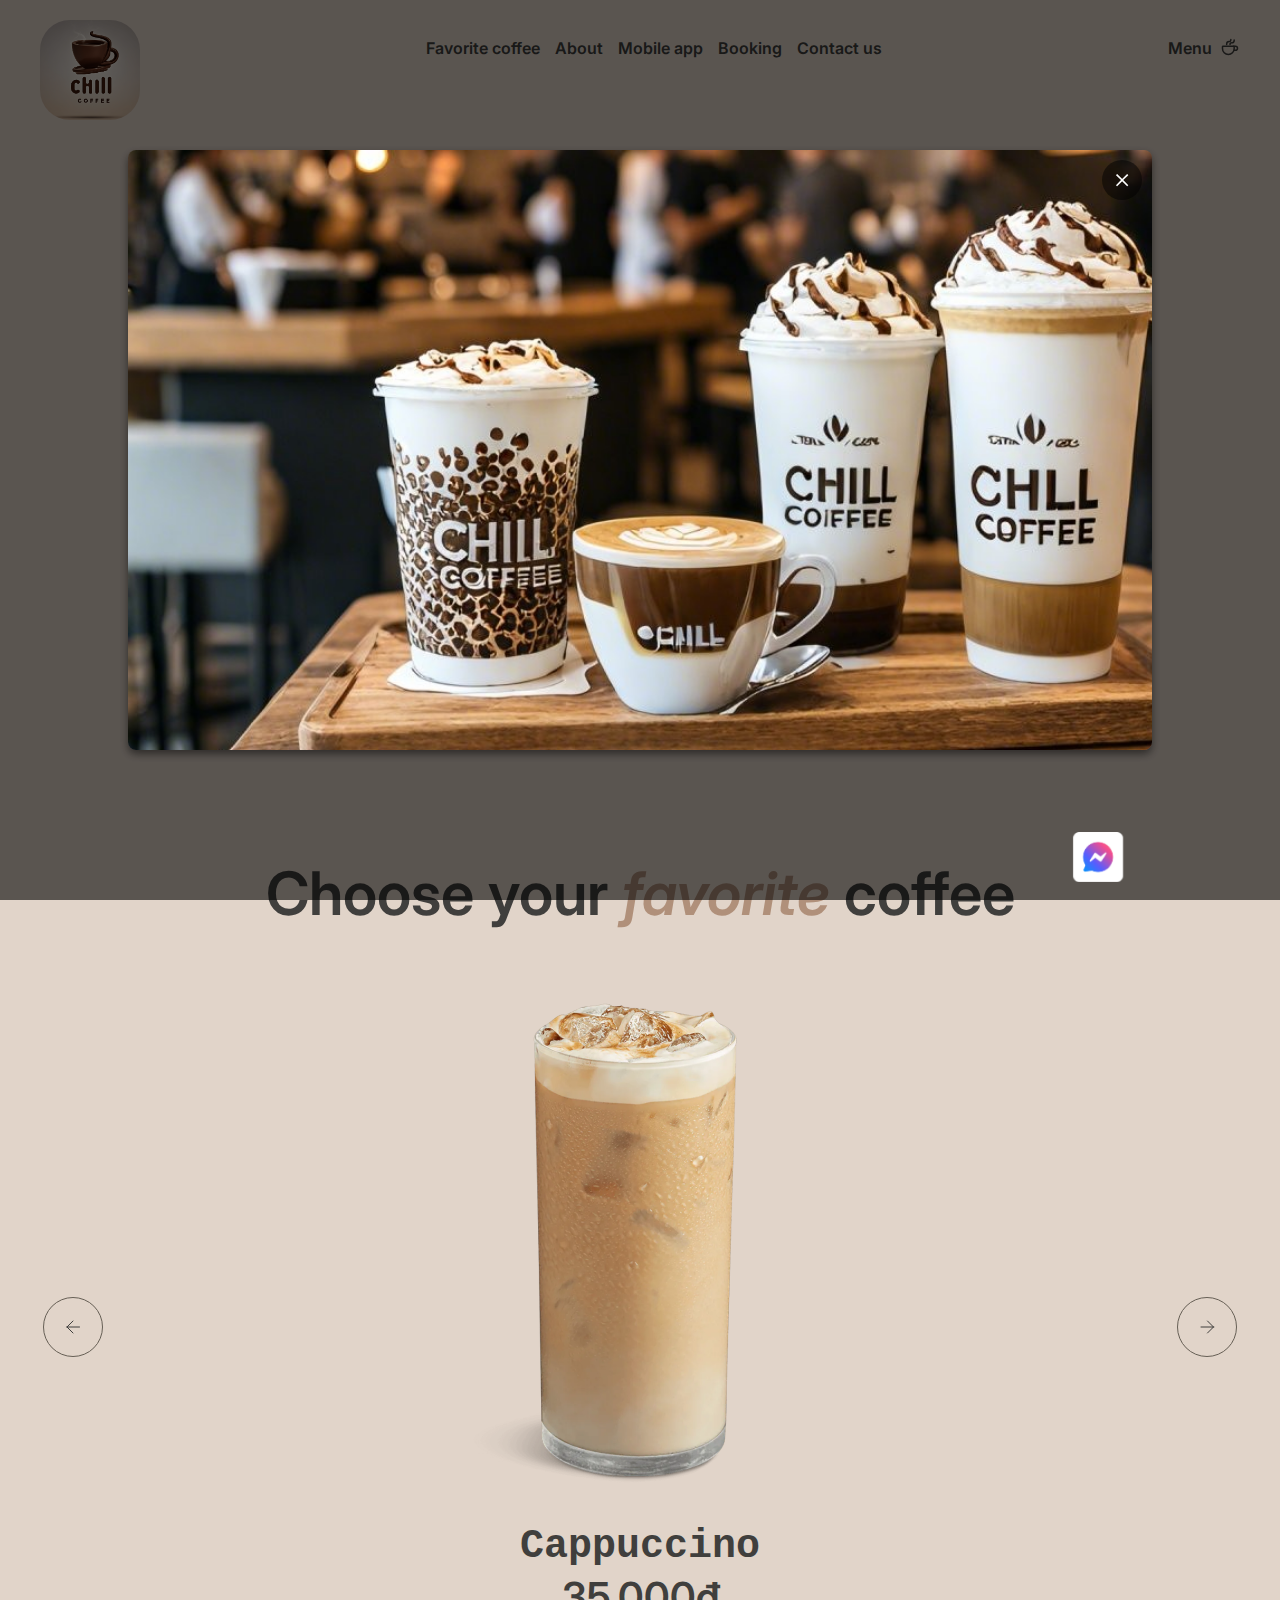
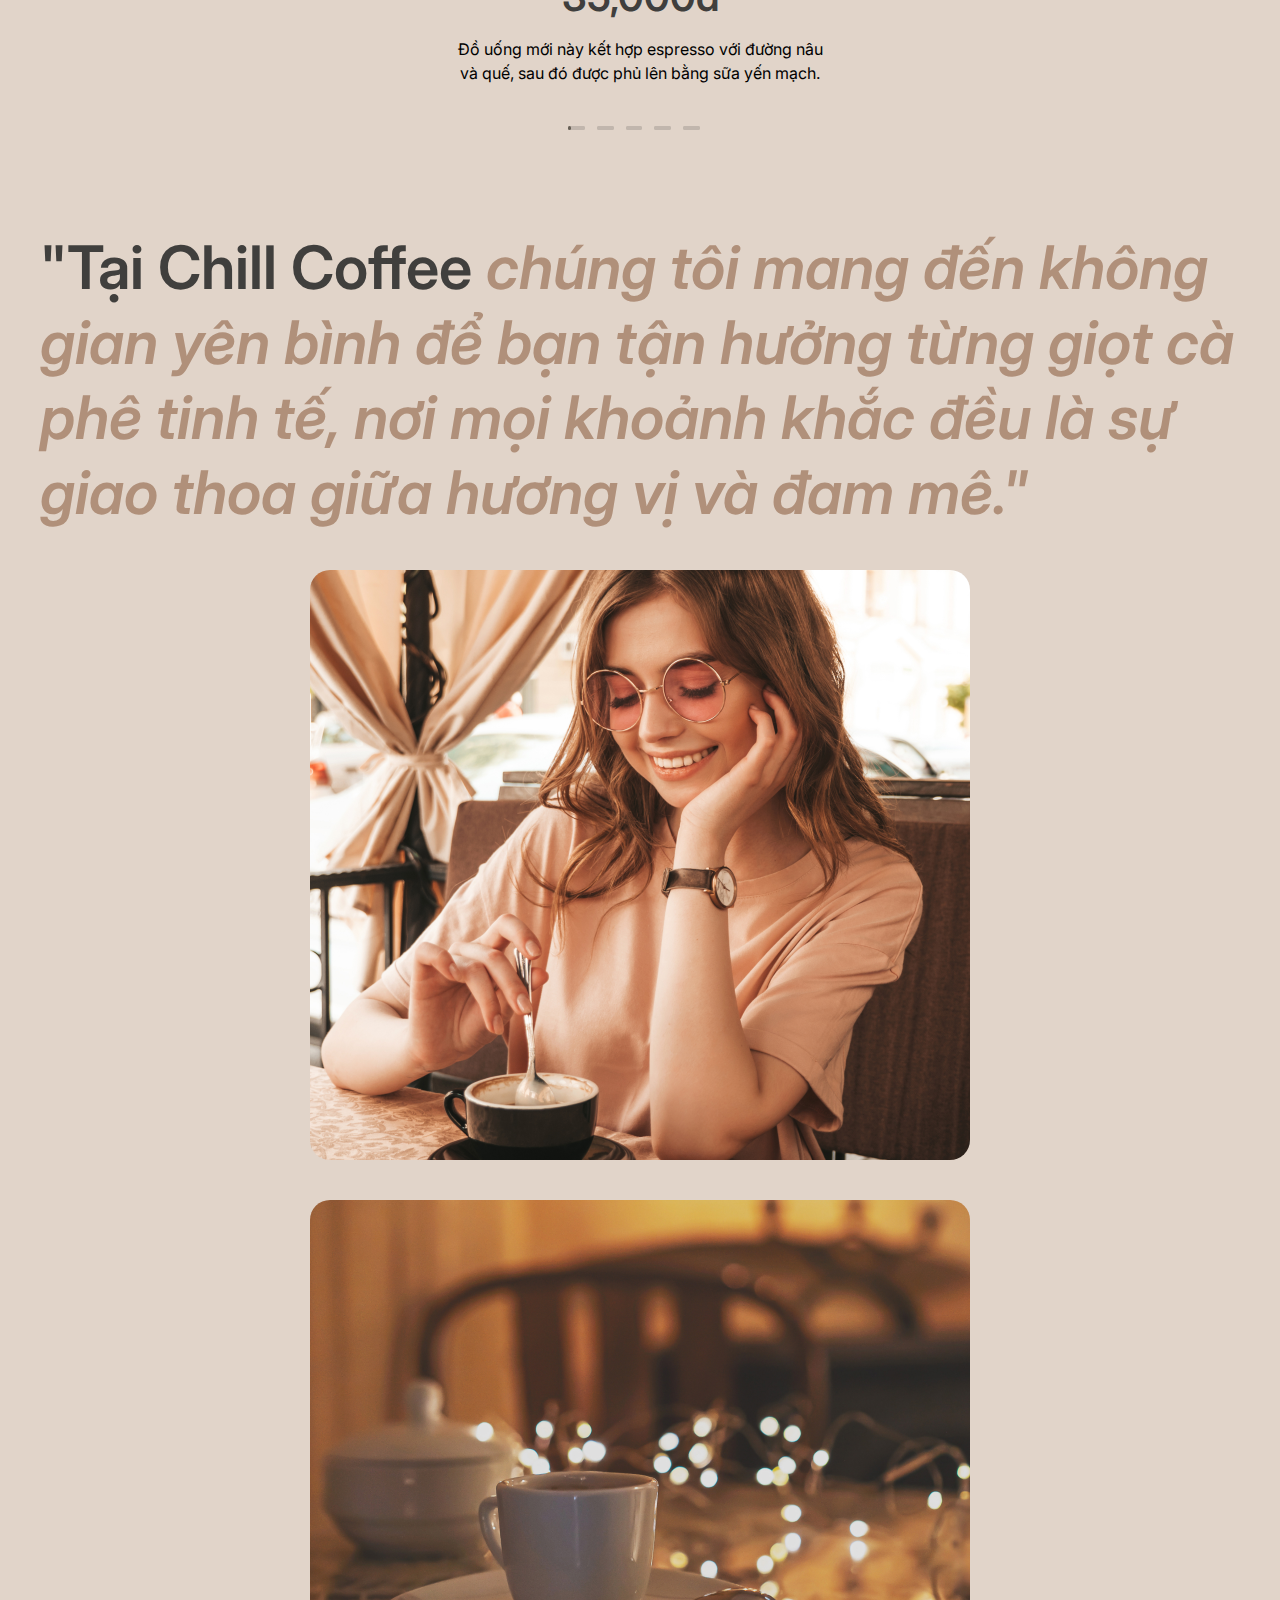
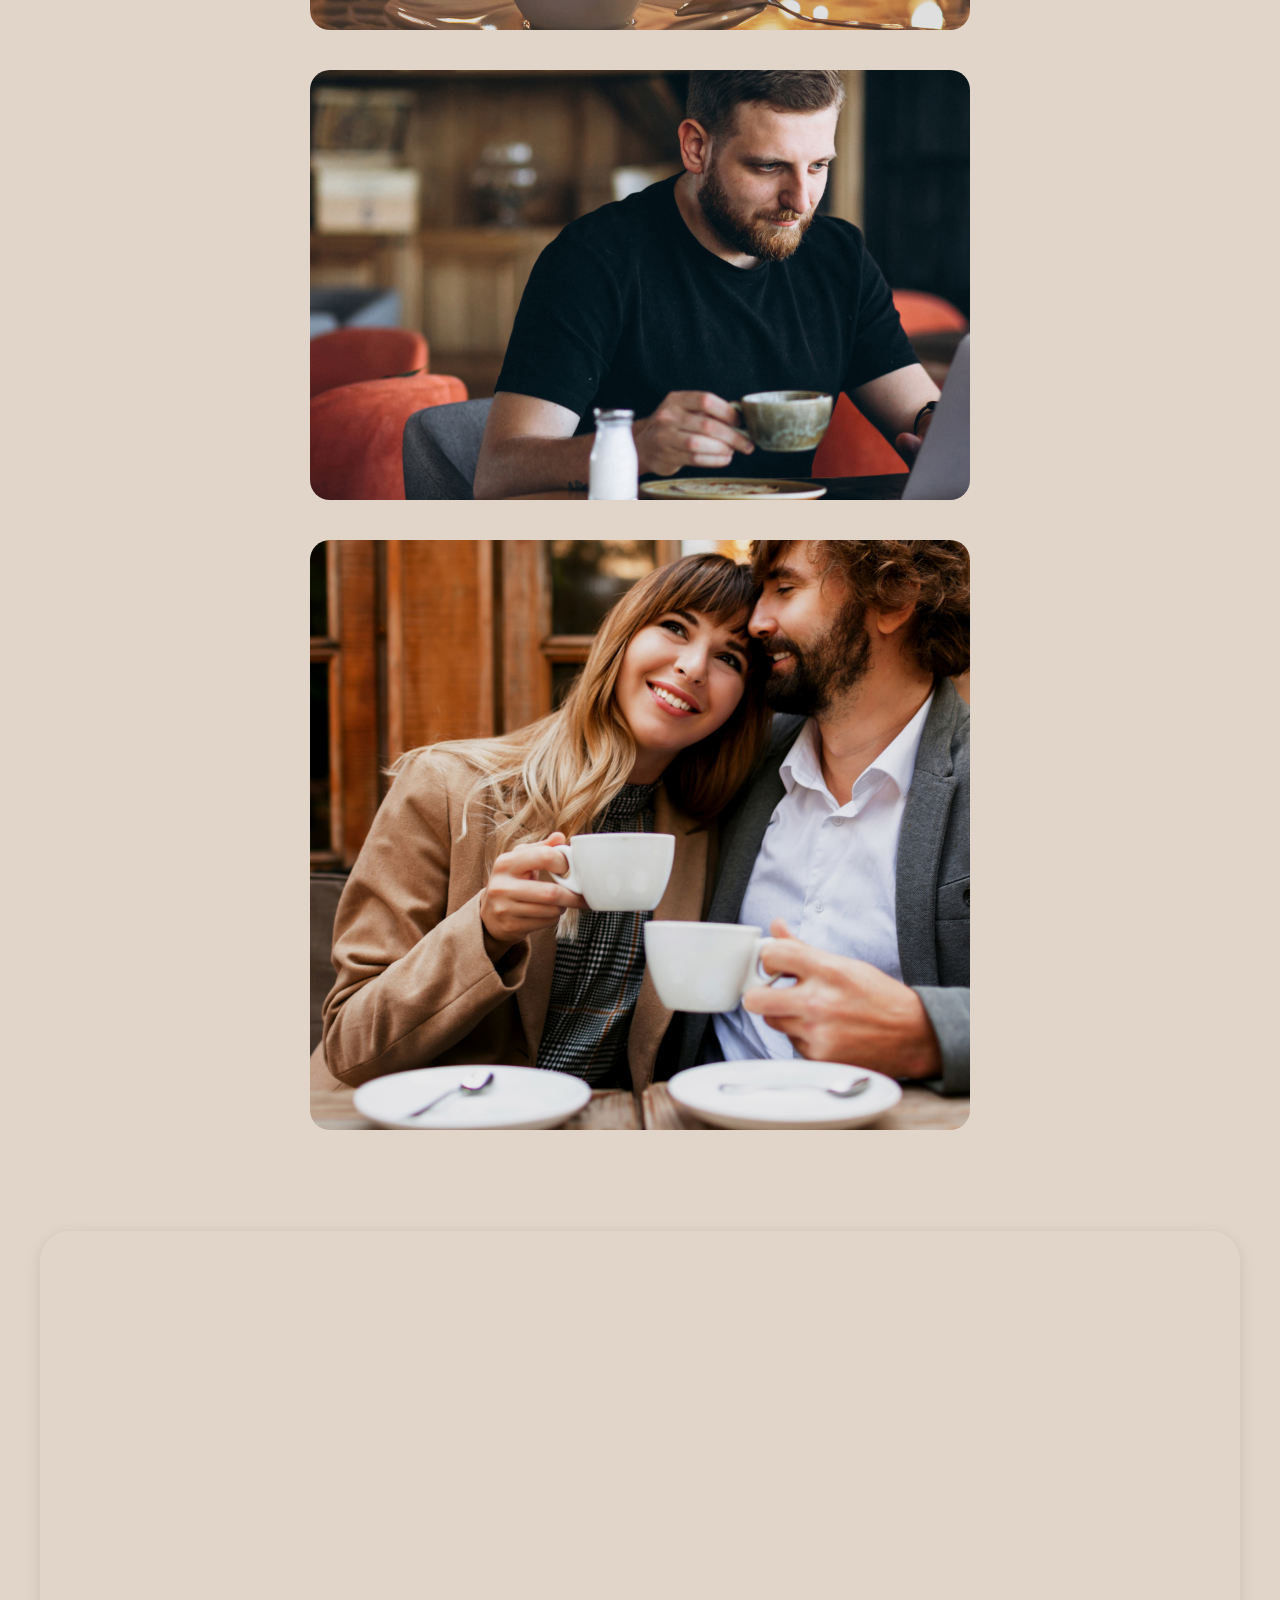
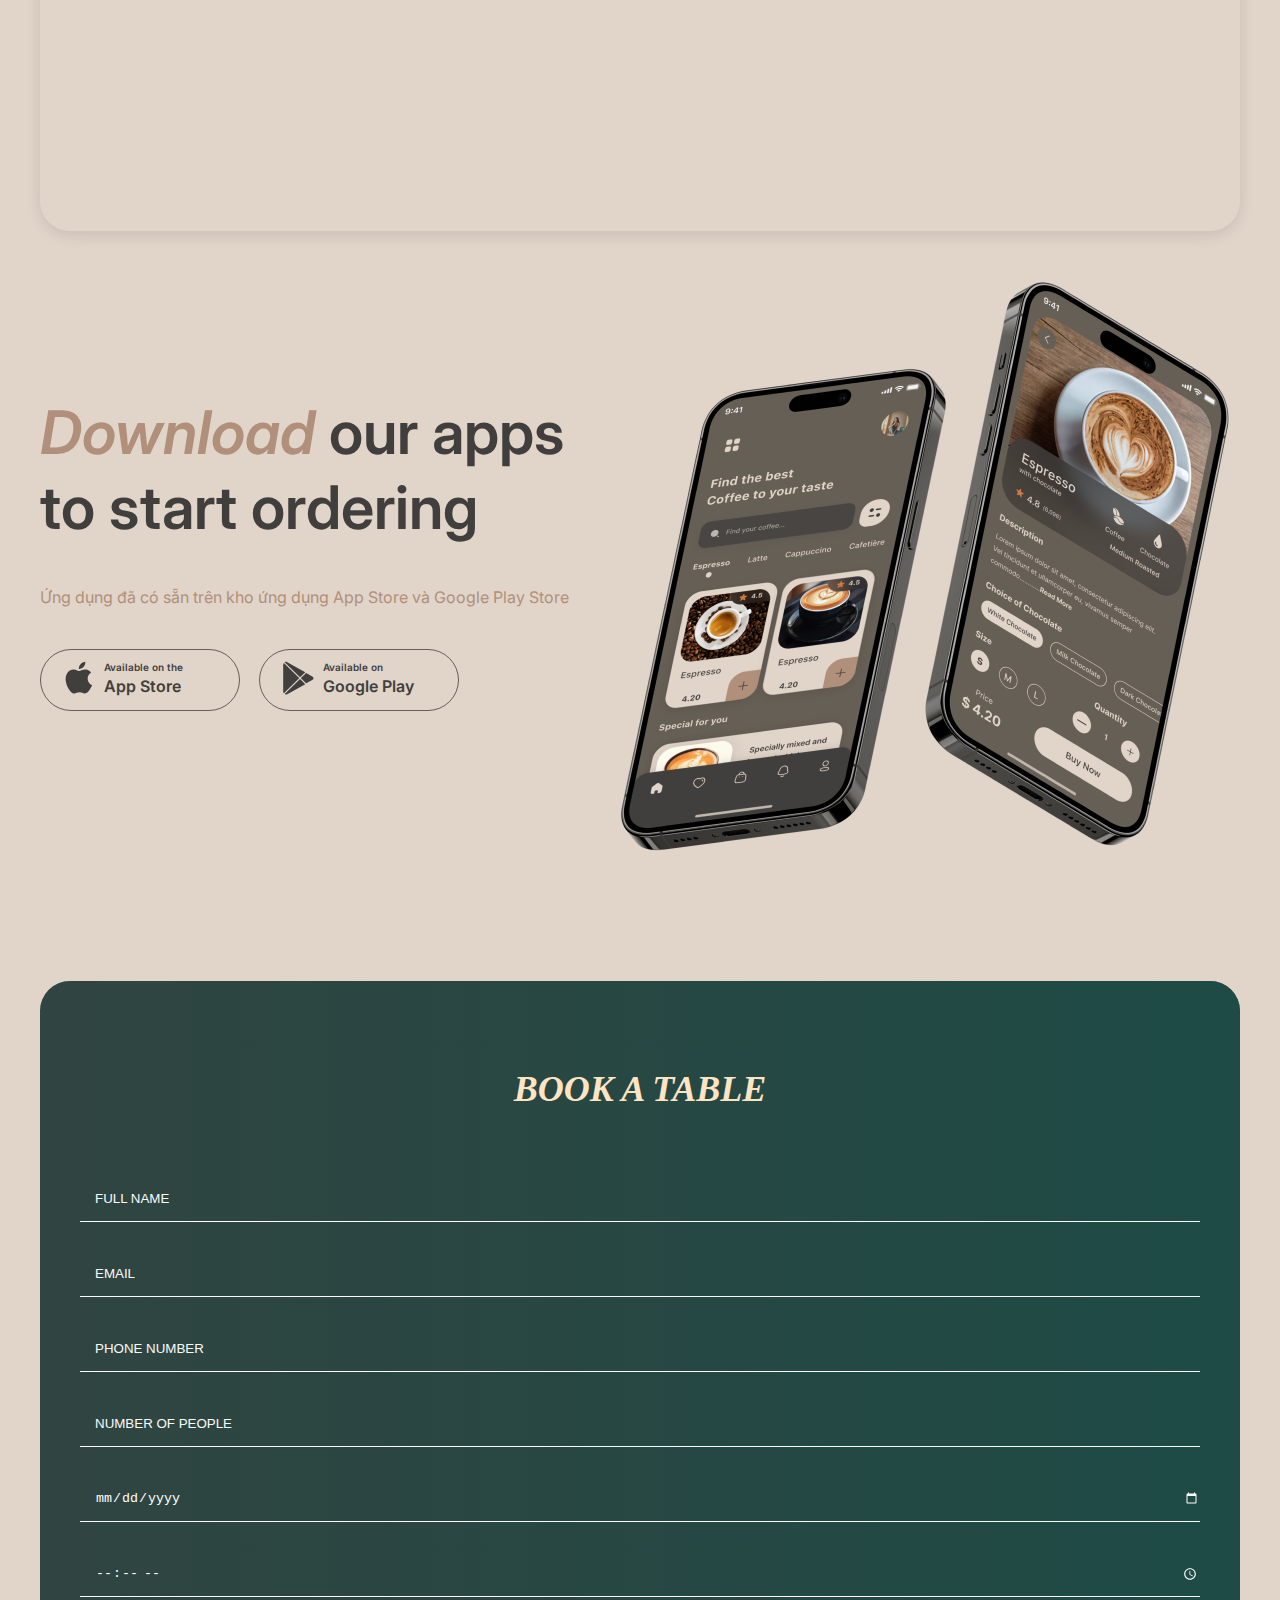
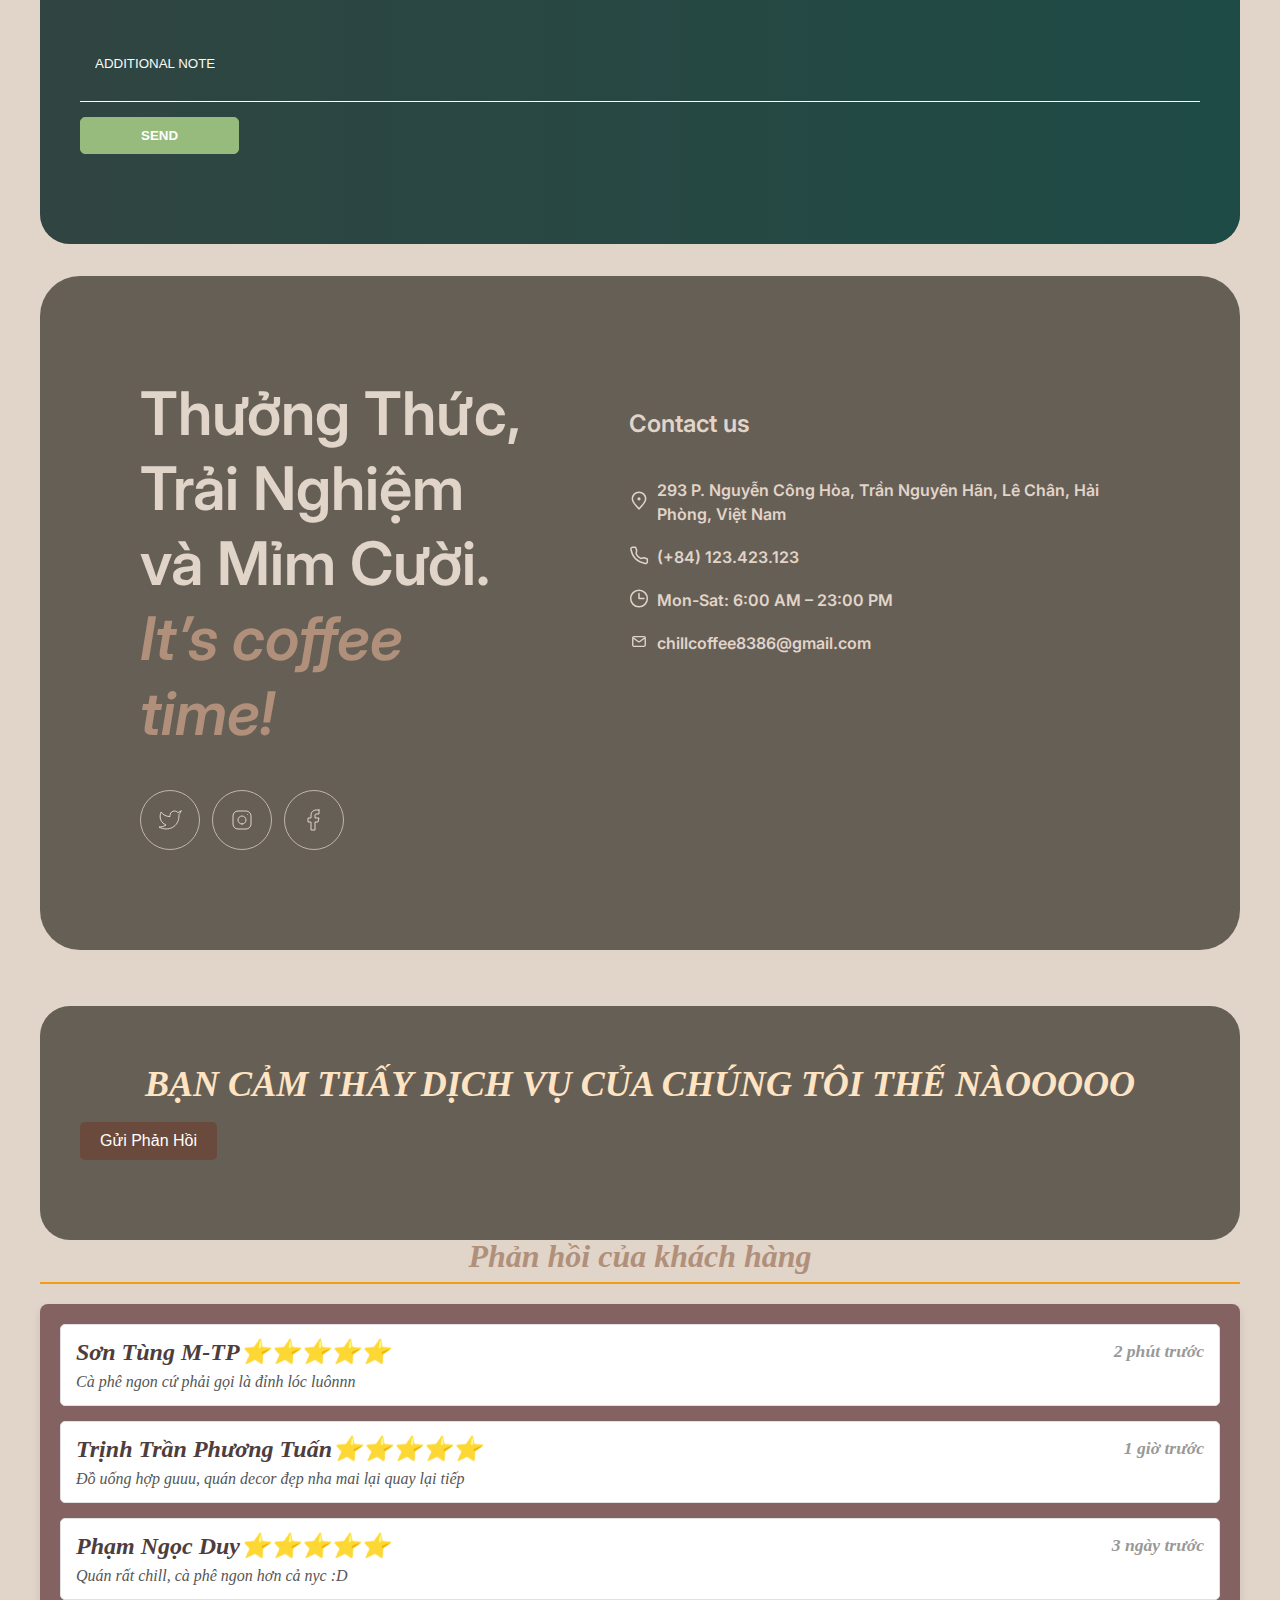
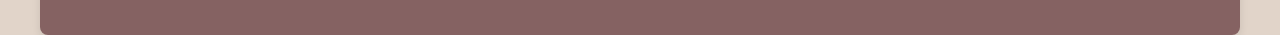
==== commit a58d874d: "update banner" ====
--- a/index.html
+++ b/index.html
@@ -294,7 +294,7 @@
 
                 </div>
               </a>
-              <a>
+              <a href="https://www.facebook.com/profile.php?id=61567839612551" target="_blank">
                 <div class="social-button-icon">
                   <svg width="24" height="24" viewBox="0 0 24 24" fill="none" xmlns="http://www.w3.org/2000/svg">
                     <g id="facebook">
@@ -385,13 +385,13 @@
   <div id="popup-banner">
     <div id="popup-content">
         <span id="close-popup">&times;</span>
-        <h2 style="color: beige; font-size: 40px; font-weight: bold; text-shadow: 2px 2px 5px rgba(0, 0, 0, 0.7);">Opening Events</h2>
+        <!-- <h2 style="color: beige; font-size: 40px; font-weight: bold; text-shadow: 2px 2px 5px rgba(0, 0, 0, 0.7);">Opening Events</h2>
         <p style="margin-top: 10px;color: rgb(255, 255, 255); font-size: 25px; font-weight: bold; text-shadow: 2px 2px 5px rgba(0, 0, 0, 0.7);">Từ ngày 2/11 đến 31/12, tham gia tích điểm đổi quà, nhận ngay hàng loạt voucher giảm giá!</p>
-        <p style="margin-top: 30px;color: rgb(247, 247, 247); font-size: 25px; font-weight: bold; text-shadow: 2px 2px 5px rgba(0, 0, 0, 0.7);">8pm tối thứ 7 hàng tuần có band nhạc accoustic</p>
+        <p style="margin-top: 30px;color: rgb(247, 247, 247); font-size: 25px; font-weight: bold; text-shadow: 2px 2px 5px rgba(0, 0, 0, 0.7);">8pm tối thứ 7 hàng tuần có band nhạc accoustic</p> -->
     </div>
 </div>
 <div id="messenger-icon" class="messenger-logo" title="Facebook Messenger">
-  <a href="https://www.facebook.com/messages/t/100013674046806" target="_blank">
+  <a href="https://www.facebook.com/messages/t/496019540254119" target="_blank">
       <img src="./assets/mess.webp" alt="Messenger">
   </a>
   <span class="logo-name" style="color: bisque; font-size: 25px;">Chill Coffee</span>
--- a/style.css
+++ b/style.css
@@ -1614,7 +1614,7 @@
 }
 
 #popup-content {
-    background-image: url(./assets/banner.jpeg);
+    background-image: url(./assets/banner2.png);
     padding: 20px;
     border-radius: 8px;
     text-align: center;
@@ -1624,6 +1624,12 @@
     height: 600px;
     background-repeat: no-repeat;
     background-size: cover;
+    box-shadow: 0px 4px 8px rgba(0, 0, 0, 0.5);
+    opacity: 0; /* Ẩn pop-up khi mới thay đổi ảnh */
+    transition: opacity 1s ease-in-out; /* Hiệu ứng mờ dần */
+}
+#popup-content.fade-in {
+    opacity: 1;
 }
 
 
@@ -1640,23 +1646,46 @@
     top: 10px;
     right: 10px;
     cursor: pointer;
-    font-size: 20px;
+    font-size: 30px;
+    color: white;
+    background: rgba(0, 0, 0, 0.5);
+    border-radius: 50%;
+    padding: 5px 10px;
+    transition: transform 0.3s ease;
+}
+#close-popup:hover {
+    transform: scale(1.2);
 }
 
 /* CSS cho biểu tượng Messenger */
 #messenger-icon {
     position: fixed;
-    bottom: 20px; /* Vị trí cách đáy 20px */
-    right: 10px; /* Vị trí cách bên phải 20px */
+    bottom: 2vh; /* Cách đáy 2% chiều cao màn hình */
+    right: 2vw; /* Cách phải 2% chiều rộng màn hình */
     z-index: 1001;
-    display: flex; /* Để hiển thị logo và tên cùng một hàng */
-    align-items: center; /* Căn giữa theo chiều dọc */
+    display: flex;
+    align-items: center;
     cursor: pointer;
 }
 
+/* Responsive adjustments */
+@media (max-width: 768px) {
+    #messenger-icon {
+        bottom: 1vh; /* Giảm khoảng cách ở màn hình nhỏ hơn */
+        right: 1vw;
+    }
+}
+
+@media (max-width: 480px) {
+    #messenger-icon {
+        bottom: 0.5vh;
+        right: 0.5vw;
+    }
+}
+
 #messenger-icon img {
-    width: 70px; /* Kích thước logo */
-    height: 70px; /* Kích thước logo */
+    width: 50px; /* Kích thước logo */
+    height: 50px; /* Kích thước logo */
     animation: bounce 1s infinite alternate; /* Hiệu ứng nhảy cho logo */
     transition: transform 0.5s; /* Thêm hiệu ứng chuyển động cho logo */
 }
